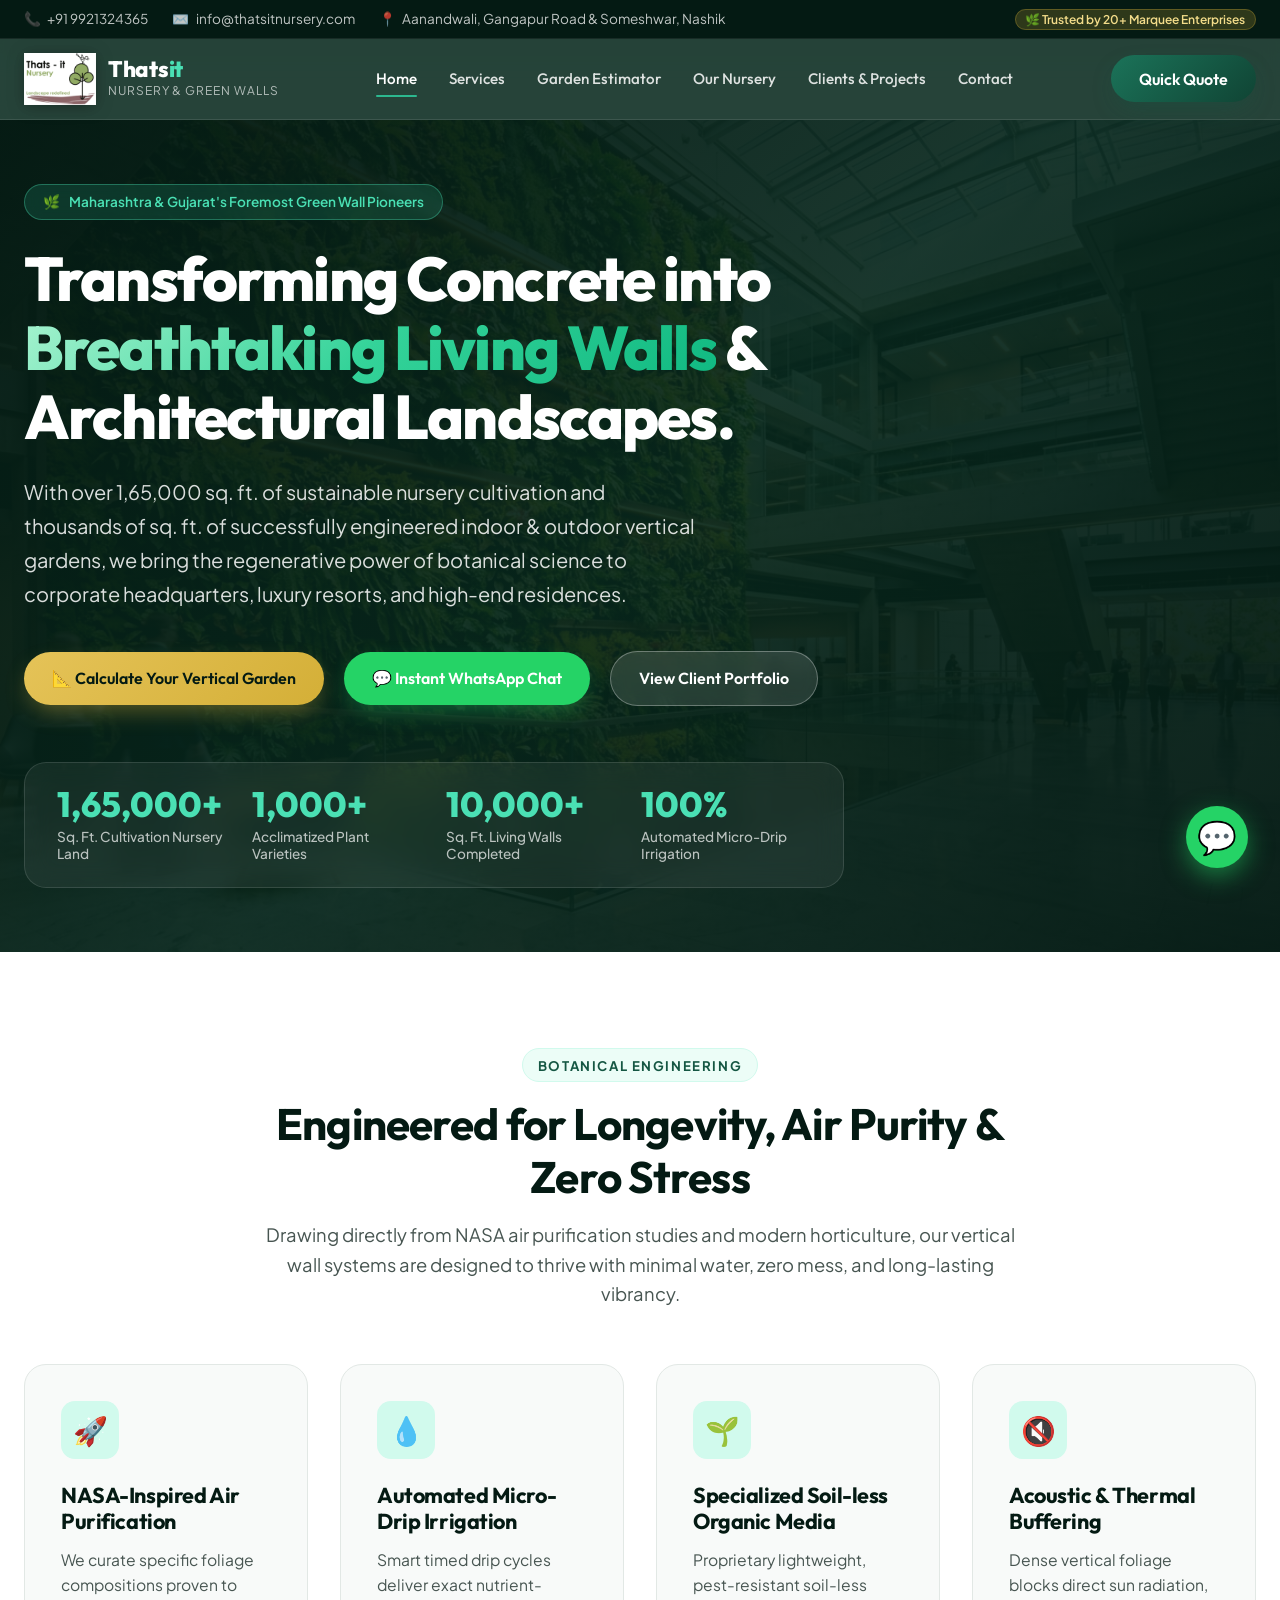
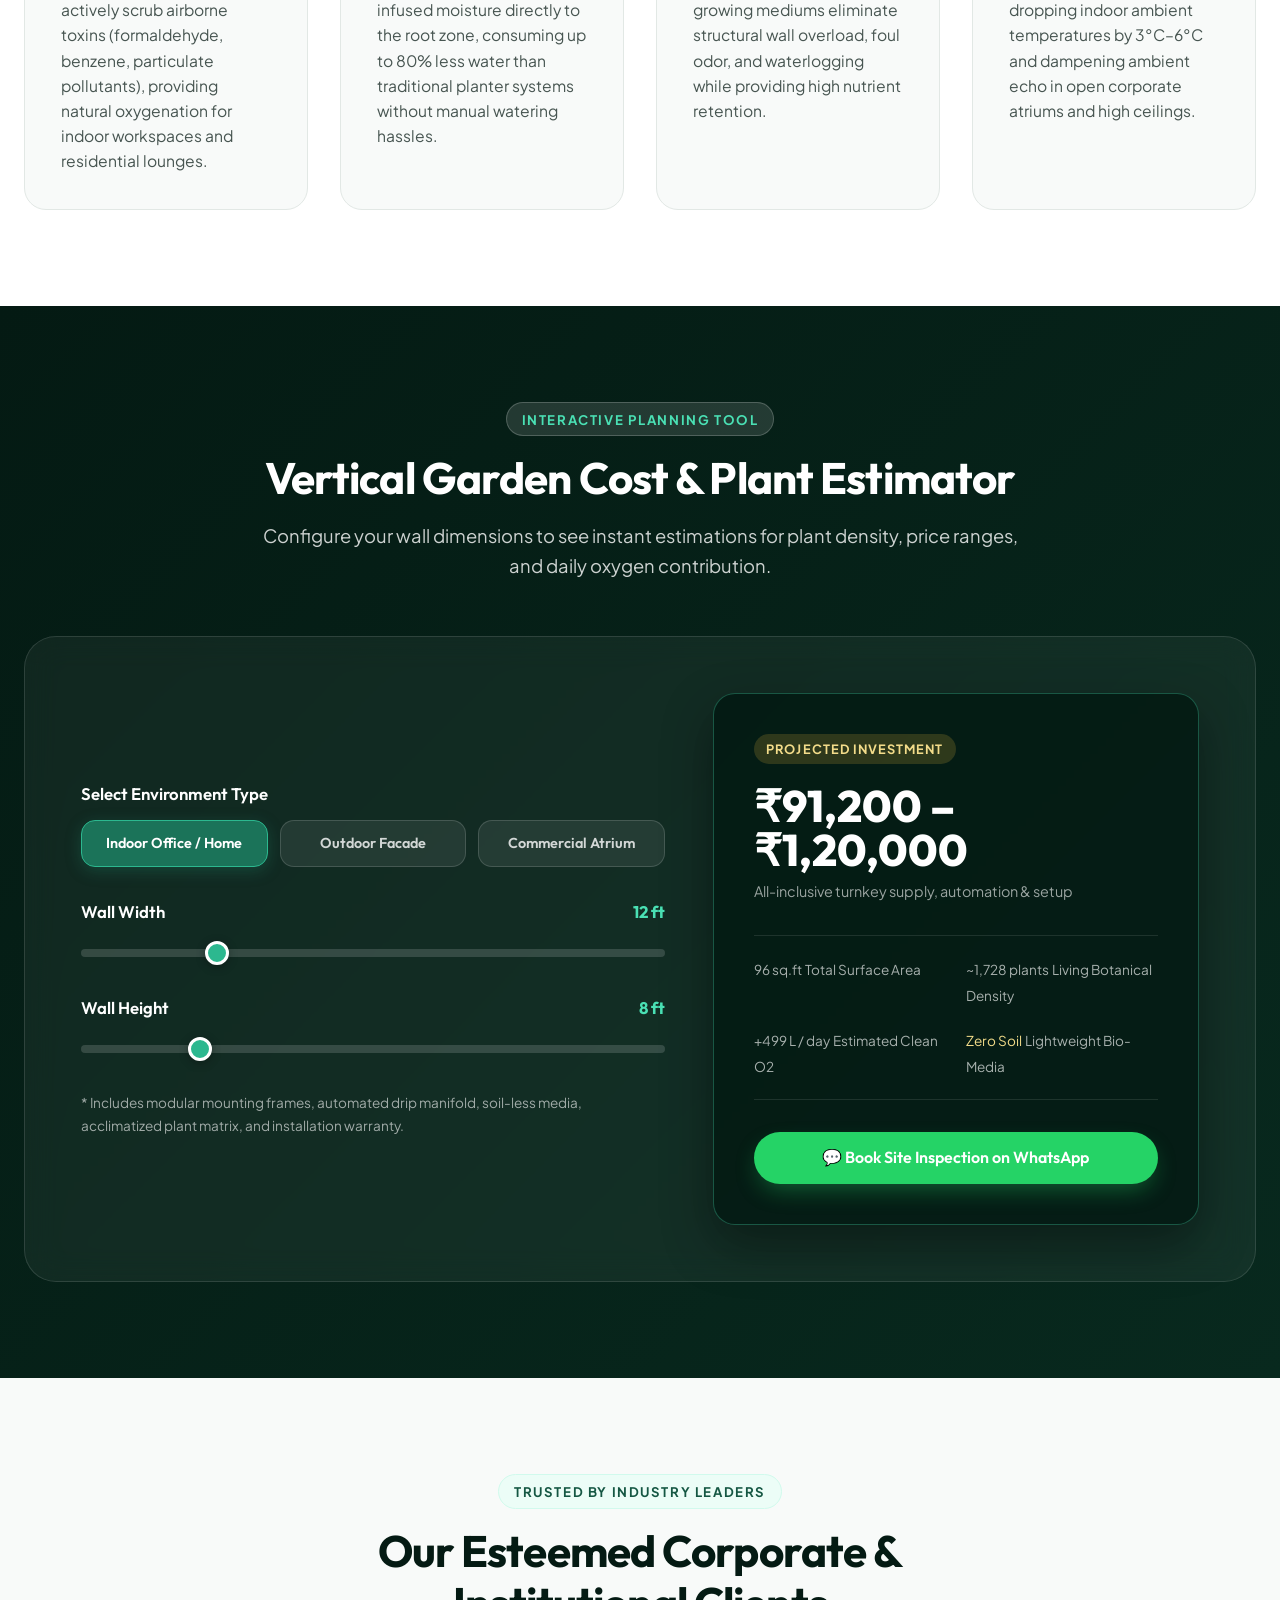
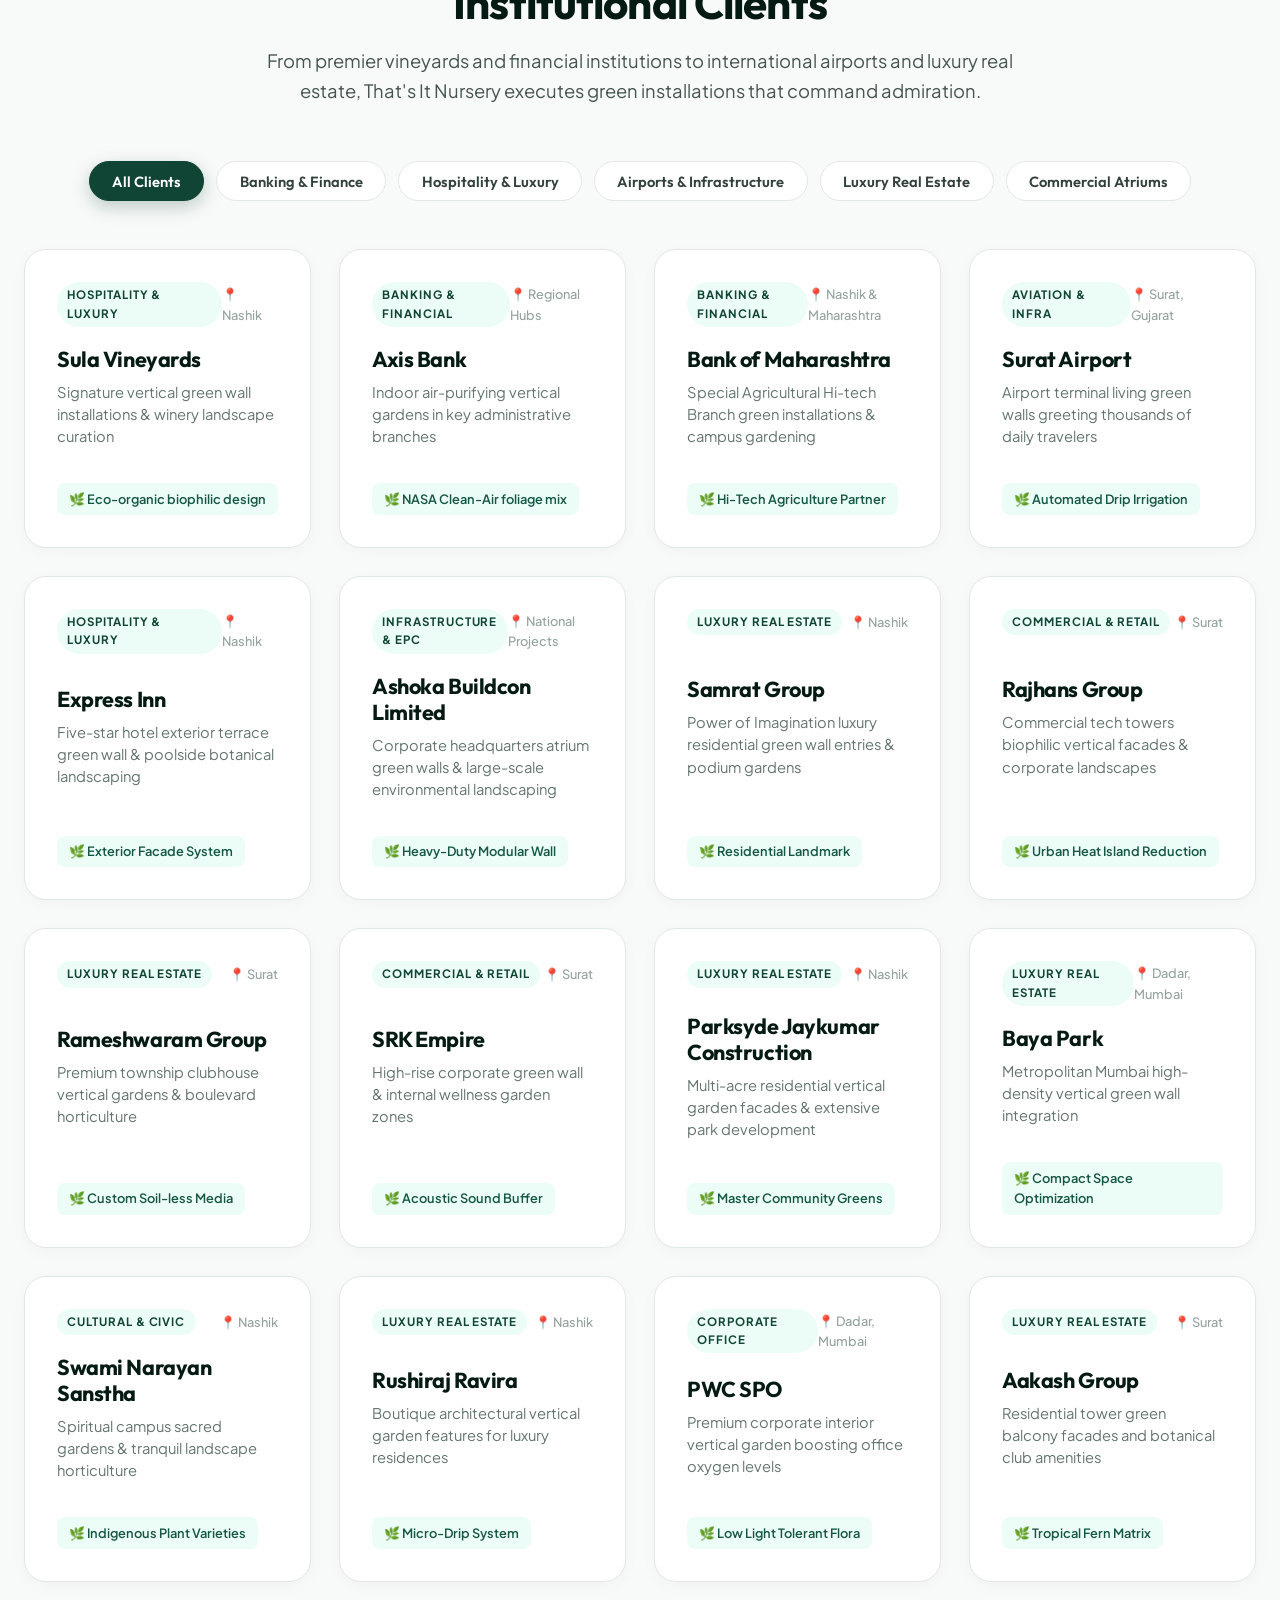
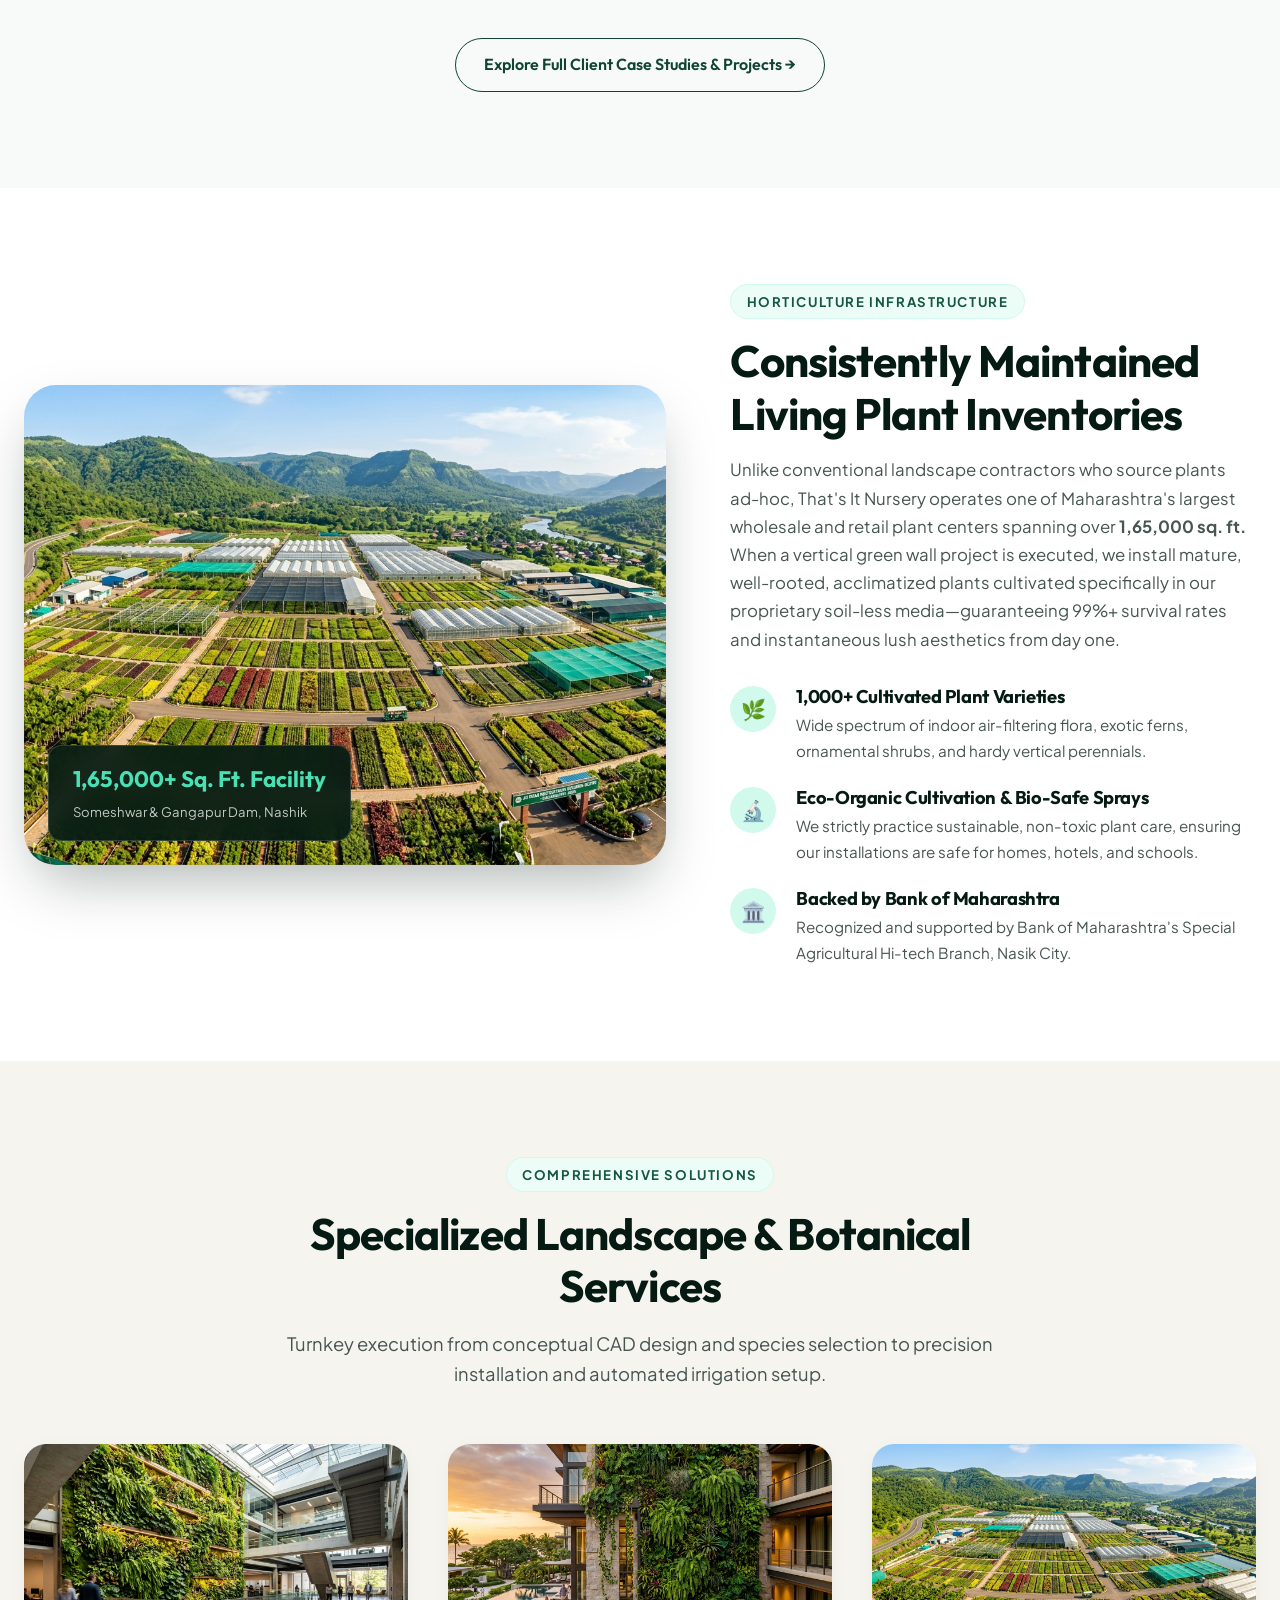
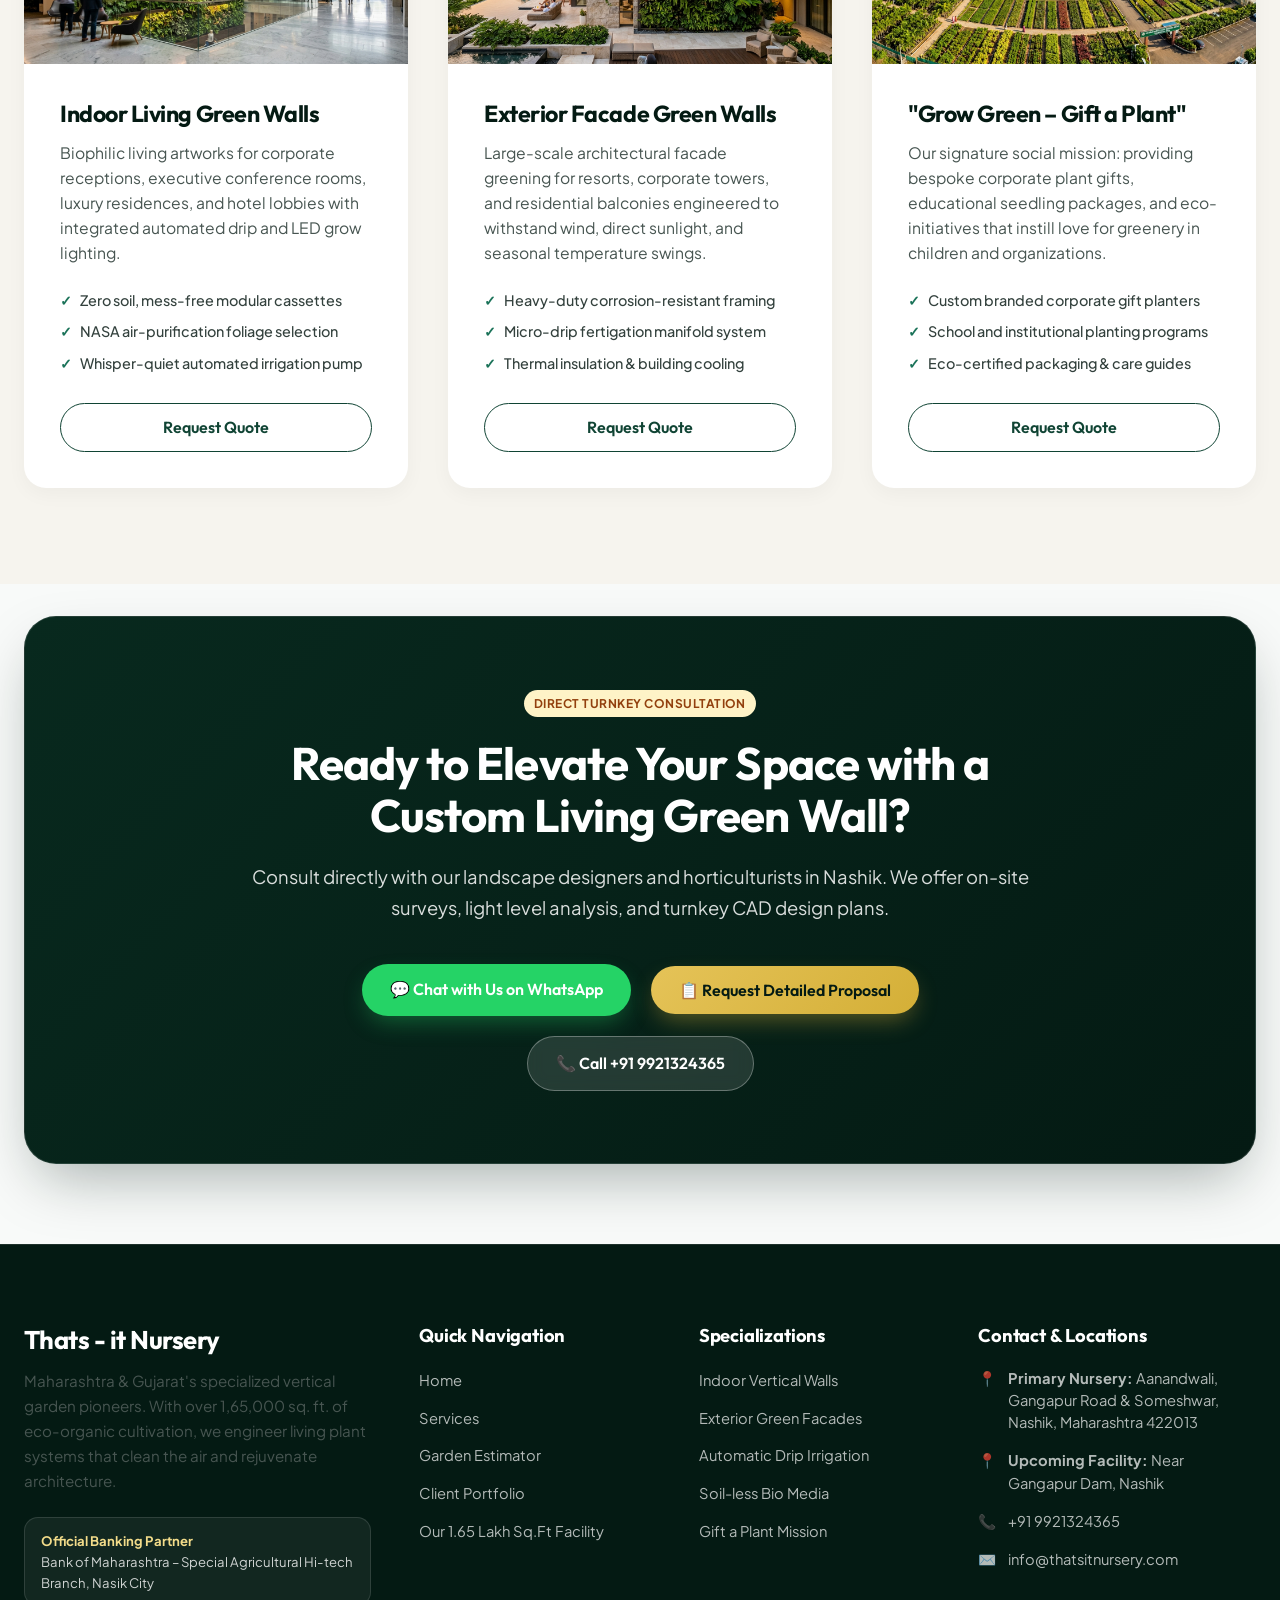
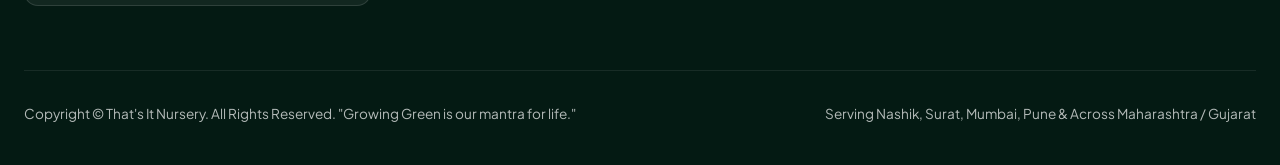
==== index.html @ 74770546 "first commit: That's It Nursery website" ====
<!DOCTYPE html>
<html lang="en">
<head>
  <meta charset="UTF-8">
  <meta name="viewport" content="width=device-width, initial-scale=1.0">
  
  <!-- Primary SEO Meta Tags -->
  <title>That's It Nursery | Living Green Walls, Vertical Gardens & Landscape Architecture Nashik</title>
  <meta name="description" content="That's It Nursery is Maharashtra's premier 1,65,000+ sq. ft. botanical nursery and vertical garden specialist. Trusted by Sula Vineyards, Axis Bank, and Surat Airport for architectural green walls and sustainable landscaping.">
  <meta name="keywords" content="That's It Nursery, Vertical Garden Nashik, Green Wall Maharashtra, Landscape Architect Nashik, Living Wall Installation, Soil-less Media, Plant Nursery Someshwar">
  <meta name="robots" content="index, follow">
  <link rel="canonical" href="https://www.thatsitnursery.com/">

  <!-- Open Graph / Facebook / WhatsApp -->
  <meta property="og:type" content="website">
  <meta property="og:url" content="https://www.thatsitnursery.com/">
  <meta property="og:title" content="That's It Nursery | Living Green Walls & Landscape Architecture">
  <meta property="og:description" content="Pioneering automated vertical gardens and 1,65,000+ sq. ft. botanical horticulture across Maharashtra & Gujarat.">
  <meta property="og:image" content="assets/images/hero_vertical_garden.jpg">

  <!-- Twitter -->
  <meta name="twitter:card" content="summary_large_image">
  <meta name="twitter:title" content="That's It Nursery | Living Green Walls & Landscape Architecture">
  <meta name="twitter:description" content="Pioneering automated vertical gardens and 1,65,000+ sq. ft. botanical horticulture across Maharashtra & Gujarat.">
  <meta name="twitter:image" content="assets/images/hero_vertical_garden.jpg">

  <!-- Favicon -->
  <link rel="icon" type="image/png" href="assets/images/logo.png">

  <!-- Stylesheets -->
  <link rel="stylesheet" href="styles/main.css">
  <link rel="stylesheet" href="styles/components.css">
  <link rel="stylesheet" href="styles/animations.css">

  <!-- Schema.org JSON-LD Structured Data -->
  <script type="application/ld+json">
  {
    "@context": "https://schema.org",
    "@type": "HomeAndConstructionBusiness",
    "name": "That's It Nursery",
    "image": "https://www.thatsitnursery.com/assets/images/hero_vertical_garden.jpg",
    "logo": "https://www.thatsitnursery.com/assets/images/logo.png",
    "@id": "https://www.thatsitnursery.com/#business",
    "url": "https://www.thatsitnursery.com",
    "telephone": "+919921324365",
    "email": "info@thatsitnursery.com",
    "address": {
      "@type": "PostalAddress",
      "streetAddress": "Aanandwali, Gangapur Road",
      "addressLocality": "Nashik",
      "addressRegion": "Maharashtra",
      "postalCode": "422013",
      "addressCountry": "IN"
    },
    "geo": {
      "@type": "GeoCoordinates",
      "latitude": 20.0112,
      "longitude": 73.7431
    },
    "openingHoursSpecification": [
      {
        "@type": "OpeningHoursSpecification",
        "dayOfWeek": ["Monday", "Tuesday", "Wednesday", "Thursday", "Friday", "Saturday", "Sunday"],
        "opens": "08:30",
        "closes": "19:00"
      }
    ],
    "priceRange": "₹₹",
    "serviceArea": {
      "@type": "AdministrativeArea",
      "name": "Maharashtra & Gujarat"
    }
  }
  </script>
</head>
<body>

  <!-- Top Contact Strip -->
  <div class="top-bar">
    <div class="container top-bar-inner">
      <div class="top-bar-links">
        <a href="tel:+919921324365" class="top-bar-item" id="top-phone-link">
          <span>📞</span> +91 9921324365
        </a>
        <a href="mailto:info@thatsitnursery.com" class="top-bar-item" id="top-email-link">
          <span>✉️</span> info@thatsitnursery.com
        </a>
        <span class="top-bar-item">
          <span>📍</span> Aanandwali, Gangapur Road & Someshwar, Nashik
        </span>
      </div>
      <div>
        <span class="top-bar-badge">🌿 Trusted by 20+ Marquee Enterprises</span>
      </div>
    </div>
  </div>

  <!-- Main Navigation Bar -->
  <header class="site-header">
    <div class="container navbar">
      <a href="index.html" class="brand-logo" id="nav-brand-logo" aria-label="That's It Nursery Home">
        <img src="assets/images/logo.png" alt="That's It Nursery Brand Logo" width="185" height="134">
        <div class="brand-text">
          <span class="brand-name">Thats<span>it</span></span>
          <span class="brand-tagline">Nursery & Green Walls</span>
        </div>
      </a>

      <nav class="nav-menu" id="primary-navigation" aria-label="Main Navigation">
        <a href="index.html" class="nav-link active" id="nav-home">Home</a>
        <a href="#services" class="nav-link" id="nav-services">Services</a>
        <a href="#calculator" class="nav-link" id="nav-calculator">Garden Estimator</a>
        <a href="#facility" class="nav-link" id="nav-facility">Our Nursery</a>
        <a href="clients.html" class="nav-link" id="nav-clients">Clients & Projects</a>
        <a href="#contact" class="nav-link" id="nav-contact">Contact</a>
      </nav>

      <div class="nav-cta">
        <button class="btn btn-primary open-quote-modal-btn" id="nav-quote-btn">
          <span>Quick Quote</span>
        </button>
      </div>

      <button class="menu-toggle" id="mobile-menu-toggle" aria-label="Toggle navigation menu" aria-expanded="false">
        ☰
      </button>
    </div>
  </header>

  <main>
    <!-- Hero Section -->
    <section class="hero-section" id="hero">
      <img src="assets/images/hero_vertical_garden.jpg" alt="Architectural Indoor Vertical Green Wall by That's It Nursery" class="hero-backdrop" fetchpriority="high">
      <div class="hero-overlay"></div>
      
      <div class="container">
        <div class="hero-content">
          <div class="hero-tag">
            <span>🌿</span> Maharashtra & Gujarat's Foremost Green Wall Pioneers
          </div>
          
          <h1 class="hero-title">
            Transforming Concrete into <span class="highlight">Breathtaking Living Walls</span> & Architectural Landscapes.
          </h1>
          
          <p class="hero-desc">
            With over 1,65,000 sq. ft. of sustainable nursery cultivation and thousands of sq. ft. of successfully engineered indoor & outdoor vertical gardens, we bring the regenerative power of botanical science to corporate headquarters, luxury resorts, and high-end residences.
          </p>

          <div class="hero-actions">
            <a href="#calculator" class="btn btn-gold" id="hero-calc-cta">
              <span>📐 Calculate Your Vertical Garden</span>
            </a>
            <a href="https://wa.me/919921324365?text=Hello%20Thats%20It%20Nursery,%20I%20would%20like%20to%20consult%20on%20a%20vertical%20garden%20project." target="_blank" rel="noopener noreferrer" class="btn btn-whatsapp" id="hero-whatsapp-cta">
              <span>💬 Instant WhatsApp Chat</span>
            </a>
            <a href="clients.html" class="btn btn-outline-light" id="hero-clients-cta">
              <span>View Client Portfolio</span>
            </a>
          </div>

          <!-- Floating Stats Grid -->
          <div class="hero-stats-grid">
            <div class="hero-stat-item">
              <span class="hero-stat-number">1,65,000+</span>
              <span class="hero-stat-label">Sq. Ft. Cultivation Nursery Land</span>
            </div>
            <div class="hero-stat-item">
              <span class="hero-stat-number">1,000+</span>
              <span class="hero-stat-label">Acclimatized Plant Varieties</span>
            </div>
            <div class="hero-stat-item">
              <span class="hero-stat-number">10,000+</span>
              <span class="hero-stat-label">Sq. Ft. Living Walls Completed</span>
            </div>
            <div class="hero-stat-item">
              <span class="hero-stat-number">100%</span>
              <span class="hero-stat-label">Automated Micro-Drip Irrigation</span>
            </div>
          </div>
        </div>
      </div>
    </section>

    <!-- NASA Clean-Air & Architectural Advantages -->
    <section class="section-spacing pillars-section" id="advantages">
      <div class="container">
        <div class="section-header fade-up-element">
          <span class="section-tag">Botanical Engineering</span>
          <h2 class="section-title">Engineered for Longevity, Air Purity & Zero Stress</h2>
          <p class="section-subtitle">
            Drawing directly from NASA air purification studies and modern horticulture, our vertical wall systems are designed to thrive with minimal water, zero mess, and long-lasting vibrancy.
          </p>
        </div>

        <div class="pillars-grid">
          <div class="pillar-card fade-up-element">
            <div class="pillar-icon">🚀</div>
            <h3 class="pillar-title">NASA-Inspired Air Purification</h3>
            <p class="pillar-text">
              We curate specific foliage compositions proven to actively scrub airborne toxins (formaldehyde, benzene, particulate pollutants), providing natural oxygenation for indoor workspaces and residential lounges.
            </p>
          </div>

          <div class="pillar-card fade-up-element">
            <div class="pillar-icon">💧</div>
            <h3 class="pillar-title">Automated Micro-Drip Irrigation</h3>
            <p class="pillar-text">
              Smart timed drip cycles deliver exact nutrient-infused moisture directly to the root zone, consuming up to 80% less water than traditional planter systems without manual watering hassles.
            </p>
          </div>

          <div class="pillar-card fade-up-element">
            <div class="pillar-icon">🌱</div>
            <h3 class="pillar-title">Specialized Soil-less Organic Media</h3>
            <p class="pillar-text">
              Proprietary lightweight, pest-resistant soil-less growing mediums eliminate structural wall overload, foul odor, and waterlogging while providing high nutrient retention.
            </p>
          </div>

          <div class="pillar-card fade-up-element">
            <div class="pillar-icon">🔇</div>
            <h3 class="pillar-title">Acoustic & Thermal Buffering</h3>
            <p class="pillar-text">
              Dense vertical foliage blocks direct sun radiation, dropping indoor ambient temperatures by 3°C–6°C and dampening ambient echo in open corporate atriums and high ceilings.
            </p>
          </div>
        </div>
      </div>
    </section>

    <!-- Interactive Vertical Garden Estimator -->
    <section class="section-spacing calculator-section" id="calculator">
      <div class="container">
        <div class="section-header fade-up-element" style="color: var(--white);">
          <span class="section-tag" style="background: rgba(255,255,255,0.12); color: var(--emerald-300); border-color: rgba(255,255,255,0.2);">Interactive Planning Tool</span>
          <h2 class="section-title" style="color: var(--white);">Vertical Garden Cost & Plant Estimator</h2>
          <p class="section-subtitle" style="color: rgba(255,255,255,0.8);">
            Configure your wall dimensions to see instant estimations for plant density, price ranges, and daily oxygen contribution.
          </p>
        </div>

        <div class="calc-container fade-up-element">
          <!-- Controls -->
          <div class="calc-controls">
            <div class="calc-form-group">
              <label class="calc-label">
                <span>Select Environment Type</span>
              </label>
              <div class="calc-type-selector">
                <button type="button" class="calc-type-btn active" data-type="Indoor Living / Office" data-min-rate="950" data-max-rate="1250" data-density="18">Indoor Office / Home</button>
                <button type="button" class="calc-type-btn" data-type="Outdoor Facade / Terrace" data-min-rate="1100" data-max-rate="1450" data-density="20">Outdoor Facade</button>
                <button type="button" class="calc-type-btn" data-type="Commercial Atrium" data-min-rate="1050" data-max-rate="1350" data-density="19">Commercial Atrium</button>
              </div>
            </div>

            <div class="calc-form-group">
              <div class="calc-label">
                <span>Wall Width</span>
                <span class="calc-label-val" id="calc-width-val">12 ft</span>
              </div>
              <input type="range" min="4" max="40" value="12" step="1" class="calc-slider" id="calc-width">
            </div>

            <div class="calc-form-group">
              <div class="calc-label">
                <span>Wall Height</span>
                <span class="calc-label-val" id="calc-height-val">8 ft</span>
              </div>
              <input type="range" min="4" max="25" value="8" step="1" class="calc-slider" id="calc-height">
            </div>

            <p style="font-size: 0.85rem; color: rgba(255,255,255,0.6); margin-top: 1rem;">
              * Includes modular mounting frames, automated drip manifold, soil-less media, acclimatized plant matrix, and installation warranty.
            </p>
          </div>

          <!-- Dynamic Output Card -->
          <div class="calc-result-card">
            <span class="calc-result-badge">Projected Investment</span>
            <div class="calc-result-price" id="calc-price-range">₹91,200 – ₹1,20,000</div>
            <div class="calc-result-sub">All-inclusive turnkey supply, automation & setup</div>

            <div class="calc-metrics-row">
              <div class="calc-metric-item">
                <span id="calc-area-val">96 sq.ft</span>
                <span>Total Surface Area</span>
              </div>
              <div class="calc-metric-item">
                <span id="calc-plants-val">~1,728 plants</span>
                <span>Living Botanical Density</span>
              </div>
              <div class="calc-metric-item">
                <span id="calc-oxygen-val">+499 L / day</span>
                <span>Estimated Clean O2</span>
              </div>
              <div class="calc-metric-item">
                <span style="color: var(--gold-300);">Zero Soil</span>
                <span>Lightweight Bio-Media</span>
              </div>
            </div>

            <a href="#" class="btn btn-whatsapp" id="calc-whatsapp-cta" target="_blank" rel="noopener noreferrer" style="width: 100%;">
              <span>💬 Book Site Inspection on WhatsApp</span>
            </a>
          </div>
        </div>
      </div>
    </section>

    <!-- Marquee Clients Showcase -->
    <section class="section-spacing clients-section" id="clients">
      <div class="container">
        <div class="section-header fade-up-element">
          <span class="section-tag">Trusted By Industry Leaders</span>
          <h2 class="section-title">Our Esteemed Corporate & Institutional Clients</h2>
          <p class="section-subtitle">
            From premier vineyards and financial institutions to international airports and luxury real estate, That's It Nursery executes green installations that command admiration.
          </p>
        </div>

        <!-- Filter Bar -->
        <div class="client-filter-bar fade-up-element">
          <button class="filter-btn active" data-filter="all">All Clients</button>
          <button class="filter-btn" data-filter="banking">Banking & Finance</button>
          <button class="filter-btn" data-filter="hospitality">Hospitality & Luxury</button>
          <button class="filter-btn" data-filter="infrastructure">Airports & Infrastructure</button>
          <button class="filter-btn" data-filter="real-estate">Luxury Real Estate</button>
          <button class="filter-btn" data-filter="commercial">Commercial Atriums</button>
        </div>

        <!-- Dynamic Grid -->
        <div class="clients-grid" id="clients-grid-container">
          <!-- Populated by js/clients.js -->
        </div>

        <div style="text-align: center; margin-top: 3.5rem;" class="fade-up-element">
          <a href="clients.html" class="btn btn-outline-dark">
            <span>Explore Full Client Case Studies & Projects →</span>
          </a>
        </div>
      </div>
    </section>

    <!-- Sprawling Nursery Infrastructure Section -->
    <section class="section-spacing facility-section" id="facility">
      <div class="container">
        <div class="facility-layout">
          <div class="facility-image-wrap fade-up-element">
            <img src="assets/images/nursery_panoramic.jpg" alt="Aerial view of That's It Nursery 1,65,000 sq ft facility in Nashik near Gangapur dam" loading="lazy">
            <div class="facility-badge-float">
              <strong>1,65,000+ Sq. Ft. Facility</strong>
              <span>Someshwar & Gangapur Dam, Nashik</span>
            </div>
          </div>

          <div class="facility-content fade-up-element">
            <span class="section-tag">Horticulture Infrastructure</span>
            <h2 class="section-title">Consistently Maintained Living Plant Inventories</h2>
            <p>
              Unlike conventional landscape contractors who source plants ad-hoc, That's It Nursery operates one of Maharashtra's largest wholesale and retail plant centers spanning over <strong>1,65,000 sq. ft.</strong>
            </p>
            <p>
              When a vertical green wall project is executed, we install mature, well-rooted, acclimatized plants cultivated specifically in our proprietary soil-less media—guaranteeing 99%+ survival rates and instantaneous lush aesthetics from day one.
            </p>

            <div class="facility-feature-list">
              <div class="facility-feature-item">
                <div class="facility-icon-circle">🌿</div>
                <div>
                  <h3 class="facility-feature-title">1,000+ Cultivated Plant Varieties</h3>
                  <p class="facility-feature-text">Wide spectrum of indoor air-filtering flora, exotic ferns, ornamental shrubs, and hardy vertical perennials.</p>
                </div>
              </div>

              <div class="facility-feature-item">
                <div class="facility-icon-circle">🔬</div>
                <div>
                  <h3 class="facility-feature-title">Eco-Organic Cultivation & Bio-Safe Sprays</h3>
                  <p class="facility-feature-text">We strictly practice sustainable, non-toxic plant care, ensuring our installations are safe for homes, hotels, and schools.</p>
                </div>
              </div>

              <div class="facility-feature-item">
                <div class="facility-icon-circle">🏛️</div>
                <div>
                  <h3 class="facility-feature-title">Backed by Bank of Maharashtra</h3>
                  <p class="facility-feature-text">Recognized and supported by Bank of Maharashtra's Special Agricultural Hi-tech Branch, Nasik City.</p>
                </div>
              </div>
            </div>
          </div>
        </div>
      </div>
    </section>

    <!-- Services Grid -->
    <section class="section-spacing services-section" id="services">
      <div class="container">
        <div class="section-header fade-up-element">
          <span class="section-tag">Comprehensive Solutions</span>
          <h2 class="section-title">Specialized Landscape & Botanical Services</h2>
          <p class="section-subtitle">
            Turnkey execution from conceptual CAD design and species selection to precision installation and automated irrigation setup.
          </p>
        </div>

        <div class="services-grid">
          <!-- Service 1 -->
          <div class="service-card fade-up-element">
            <div class="service-card-media">
              <img src="assets/images/hero_vertical_garden.jpg" alt="Indoor Vertical Gardens" loading="lazy">
            </div>
            <div class="service-card-body">
              <div>
                <h3 class="service-title">Indoor Living Green Walls</h3>
                <p class="service-desc">
                  Biophilic living artworks for corporate receptions, executive conference rooms, luxury residences, and hotel lobbies with integrated automated drip and LED grow lighting.
                </p>
                <ul class="service-features-list">
                  <li>Zero soil, mess-free modular cassettes</li>
                  <li>NASA air-purification foliage selection</li>
                  <li>Whisper-quiet automated irrigation pump</li>
                </ul>
              </div>
              <button class="btn btn-outline-dark open-quote-modal-btn" style="width: 100%;">
                Request Quote
              </button>
            </div>
          </div>

          <!-- Service 2 -->
          <div class="service-card fade-up-element">
            <div class="service-card-media">
              <img src="assets/images/exterior_green_wall.jpg" alt="Outdoor Architectural Facades" loading="lazy">
            </div>
            <div class="service-card-body">
              <div>
                <h3 class="service-title">Exterior Facade Green Walls</h3>
                <p class="service-desc">
                  Large-scale architectural facade greening for resorts, corporate towers, and residential balconies engineered to withstand wind, direct sunlight, and seasonal temperature swings.
                </p>
                <ul class="service-features-list">
                  <li>Heavy-duty corrosion-resistant framing</li>
                  <li>Micro-drip fertigation manifold system</li>
                  <li>Thermal insulation & building cooling</li>
                </ul>
              </div>
              <button class="btn btn-outline-dark open-quote-modal-btn" style="width: 100%;">
                Request Quote
              </button>
            </div>
          </div>

          <!-- Service 3 -->
          <div class="service-card fade-up-element">
            <div class="service-card-media">
              <img src="assets/images/nursery_panoramic.jpg" alt="Grow Green Gift Green Gift a Plant" loading="lazy">
            </div>
            <div class="service-card-body">
              <div>
                <h3 class="service-title">"Grow Green – Gift a Plant"</h3>
                <p class="service-desc">
                  Our signature social mission: providing bespoke corporate plant gifts, educational seedling packages, and eco-initiatives that instill love for greenery in children and organizations.
                </p>
                <ul class="service-features-list">
                  <li>Custom branded corporate gift planters</li>
                  <li>School and institutional planting programs</li>
                  <li>Eco-certified packaging & care guides</li>
                </ul>
              </div>
              <button class="btn btn-outline-dark open-quote-modal-btn" style="width: 100%;">
                Request Quote
              </button>
            </div>
          </div>
        </div>
      </div>
    </section>

    <!-- Direct Conversion CTA Banner -->
    <section class="container" style="margin-top: 2rem; margin-bottom: 5rem;">
      <div class="cta-banner fade-up-element">
        <div class="cta-banner-content">
          <span class="badge badge-gold" style="margin-bottom: 1.25rem;">Direct Turnkey Consultation</span>
          <h2 class="cta-banner-title">Ready to Elevate Your Space with a Custom Living Green Wall?</h2>
          <p class="cta-banner-text">
            Consult directly with our landscape designers and horticulturists in Nashik. We offer on-site surveys, light level analysis, and turnkey CAD design plans.
          </p>
          <div class="cta-banner-actions">
            <a href="https://wa.me/919921324365?text=Hello%20Thats%20It%20Nursery,%20I%20would%20like%20to%20schedule%20an%20on-site%20consultation%20for%20my%20property." target="_blank" rel="noopener noreferrer" class="btn btn-whatsapp">
              <span>💬 Chat with Us on WhatsApp</span>
            </a>
            <button class="btn btn-gold open-quote-modal-btn">
              <span>📋 Request Detailed Proposal</span>
            </button>
            <a href="tel:+919921324365" class="btn btn-outline-light">
              <span>📞 Call +91 9921324365</span>
            </a>
          </div>
        </div>
      </div>
    </section>

    <!-- Quick Quote Modal Dialog -->
    <div class="modal-overlay" id="quote-modal" role="dialog" aria-modal="true" aria-labelledby="modal-title">
      <div class="modal-card">
        <button class="modal-close-btn close-quote-modal-btn" aria-label="Close dialog">✕</button>
        <h3 class="modal-title" id="modal-title">Request a Custom Proposal</h3>
        <p class="modal-subtitle">Share your dimensions or project requirements to connect directly with our horticulture team.</p>

        <form id="quick-quote-form">
          <div class="form-group">
            <label for="quote-name" class="form-label">Full Name *</label>
            <input type="text" id="quote-name" class="form-input" placeholder="e.g. Rahul Sharma" required>
          </div>

          <div class="form-group">
            <label for="quote-phone" class="form-label">Phone / WhatsApp Number *</label>
            <input type="tel" id="quote-phone" class="form-input" placeholder="e.g. +91 9876543210" required>
          </div>

          <div class="form-group">
            <label for="quote-service" class="form-label">Service Required *</label>
            <select id="quote-service" class="form-select" required>
              <option value="Indoor Vertical Green Wall">Indoor Living Green Wall</option>
              <option value="Outdoor Facade Green Wall">Outdoor Facade Green Wall</option>
              <option value="Landscape Architecture & Garden Design">Landscape Master Planning</option>
              <option value="Corporate Plant Gifting">"Gift a Plant" Corporate Program</option>
              <option value="Wholesale Plant Supply">Wholesale Nursery Supply</option>
            </select>
          </div>

          <div class="form-group">
            <label for="quote-dimensions" class="form-label">Approximate Dimensions (Width × Height or Sq.Ft.)</label>
            <input type="text" id="quote-dimensions" class="form-input" placeholder="e.g. 15 ft width x 10 ft height (~150 sq.ft)">
          </div>

          <div class="form-group">
            <label for="quote-notes" class="form-label">Project Details / City Location</label>
            <textarea id="quote-notes" class="form-textarea" rows="3" placeholder="Describe the site (Nashik, Surat, Mumbai, etc.)"></textarea>
          </div>

          <button type="submit" class="btn btn-whatsapp" style="width: 100%; margin-top: 1rem;">
            <span>💬 Send Inquiry via WhatsApp</span>
          </button>
        </form>
      </div>
    </div>
  </main>

  <!-- Floating WhatsApp Action Button -->
  <a href="https://wa.me/919921324365?text=Hello%20Thats%20It%20Nursery,%20I%20am%20interested%20in%20your%20vertical%20gardens%20and%20nursery%20services." target="_blank" rel="noopener noreferrer" class="floating-whatsapp pulse-animation" aria-label="Chat on WhatsApp">
    💬
  </a>

  <!-- Site Footer -->
  <footer class="site-footer" id="contact">
    <div class="container">
      <div class="footer-grid">
        <!-- Brand Summary -->
        <div>
          <h3 class="footer-brand-title">Thats - it Nursery</h3>
          <p class="footer-text">
            Maharashtra & Gujarat's specialized vertical garden pioneers. With over 1,65,000 sq. ft. of eco-organic cultivation, we engineer living plant systems that clean the air and rejuvenate architecture.
          </p>
          <div class="footer-banker-badge">
            <strong>Official Banking Partner</strong>
            Bank of Maharashtra – Special Agricultural Hi-tech Branch, Nasik City
          </div>
        </div>

        <!-- Quick Links -->
        <div>
          <h4 class="footer-heading">Quick Navigation</h4>
          <ul class="footer-links-list">
            <li><a href="index.html">Home</a></li>
            <li><a href="#services">Services</a></li>
            <li><a href="#calculator">Garden Estimator</a></li>
            <li><a href="clients.html">Client Portfolio</a></li>
            <li><a href="#facility">Our 1.65 Lakh Sq.Ft Facility</a></li>
          </ul>
        </div>

        <!-- Solutions -->
        <div>
          <h4 class="footer-heading">Specializations</h4>
          <ul class="footer-links-list">
            <li><a href="#services">Indoor Vertical Walls</a></li>
            <li><a href="#services">Exterior Green Facades</a></li>
            <li><a href="#services">Automatic Drip Irrigation</a></li>
            <li><a href="#services">Soil-less Bio Media</a></li>
            <li><a href="#services">Gift a Plant Mission</a></li>
          </ul>
        </div>

        <!-- Contact & Locations -->
        <div>
          <h4 class="footer-heading">Contact & Locations</h4>
          <div class="footer-contact-list">
            <div class="footer-contact-item">
              <span>📍</span>
              <span><strong>Primary Nursery:</strong> Aanandwali, Gangapur Road & Someshwar, Nashik, Maharashtra 422013</span>
            </div>
            <div class="footer-contact-item">
              <span>📍</span>
              <span><strong>Upcoming Facility:</strong> Near Gangapur Dam, Nashik</span>
            </div>
            <div class="footer-contact-item">
              <span>📞</span>
              <span><a href="tel:+919921324365">+91 9921324365</a></span>
            </div>
            <div class="footer-contact-item">
              <span>✉️</span>
              <span><a href="mailto:info@thatsitnursery.com">info@thatsitnursery.com</a></span>
            </div>
          </div>
        </div>
      </div>

      <div class="footer-bottom">
        <div>
          Copyright © That's It Nursery. All Rights Reserved. "Growing Green is our mantra for life."
        </div>
        <div>
          Serving Nashik, Surat, Mumbai, Pune & Across Maharashtra / Gujarat
        </div>
      </div>
    </div>
  </footer>

  <!-- Scripts -->
  <script src="js/app.js"></script>
  <script src="js/calculator.js"></script>
  <script src="js/clients.js"></script>
  <script src="js/quote-modal.js"></script>
</body>
</html>
---- styles/main.css ----
/* ==========================================================================
   THAT'S IT NURSERY - CORE DESIGN SYSTEM & TOKENS
   ========================================================================== */

@import url('https://fonts.googleapis.com/css2?family=Outfit:wght@400;500;600;700;800&family=Plus+Jakarta+Sans:wght@300;400;500;600;700&display=swap');

:root {
  /* Botanical Luxury Color System */
  --emerald-950: #041a13;
  --emerald-900: #08291e;
  --emerald-850: #0c3629;
  --emerald-800: #104434;
  --emerald-700: #155743;
  --emerald-600: #1b7359;
  --emerald-500: #229372;
  --emerald-400: #2cb88f;
  --emerald-300: #4ae0b4;
  --emerald-100: #d1faed;
  --emerald-50:  #ecfdf7;

  /* Earth & Gold Accents */
  --gold-500: #d4af37;
  --gold-400: #e5c358;
  --gold-300: #f3dc8a;
  --earth-warm: #f6f4ee;
  --earth-sand: #ece7db;

  /* Neutrals */
  --white: #ffffff;
  --gray-50: #f8faf9;
  --gray-100: #f0f4f2;
  --gray-200: #e2e8e5;
  --gray-300: #cbd5d1;
  --gray-400: #94a39d;
  --gray-500: #64746f;
  --gray-600: #475551;
  --gray-700: #33413d;
  --gray-800: #1e2926;
  --gray-900: #0f1715;

  /* Glassmorphism Surface Tokens */
  --glass-bg: rgba(8, 41, 30, 0.75);
  --glass-bg-card: rgba(255, 255, 255, 0.85);
  --glass-border: rgba(255, 255, 255, 0.15);
  --glass-shadow: 0 20px 40px -15px rgba(4, 26, 19, 0.25);
  --glass-shadow-lg: 0 25px 60px -15px rgba(4, 26, 19, 0.35);

  /* Typography */
  --font-heading: 'Outfit', -apple-system, BlinkMacSystemFont, 'Segoe UI', Roboto, sans-serif;
  --font-body: 'Plus Jakarta Sans', -apple-system, BlinkMacSystemFont, 'Segoe UI', Roboto, sans-serif;

  /* Layout & Spacing */
  --container-max: 1280px;
  --radius-sm: 8px;
  --radius-md: 14px;
  --radius-lg: 22px;
  --radius-xl: 32px;
  --radius-full: 9999px;

  /* Transitions */
  --transition-fast: 0.18s cubic-bezier(0.16, 1, 0.3, 1);
  --transition-base: 0.28s cubic-bezier(0.16, 1, 0.3, 1);
  --transition-smooth: 0.45s cubic-bezier(0.16, 1, 0.3, 1);
}

/* Base Reset */
*, *::before, *::after {
  box-sizing: border-box;
  margin: 0;
  padding: 0;
}

html {
  scroll-behavior: smooth;
  font-size: 16px;
  -webkit-font-smoothing: antialiased;
  -moz-osx-font-smoothing: grayscale;
}

body {
  font-family: var(--font-body);
  background-color: var(--gray-50);
  color: var(--gray-800);
  line-height: 1.6;
  overflow-x: hidden;
}

/* Typography Defaults */
h1, h2, h3, h4, h5, h6 {
  font-family: var(--font-heading);
  color: var(--emerald-950);
  line-height: 1.2;
  letter-spacing: -0.02em;
  font-weight: 700;
}

p {
  color: var(--gray-600);
  font-size: 1.05rem;
  line-height: 1.68;
}

a {
  color: inherit;
  text-decoration: none;
  transition: color var(--transition-fast);
}

img {
  max-width: 100%;
  height: auto;
  display: block;
}

ul {
  list-style: none;
}

/* Container & Grid Utilities */
.container {
  width: 100%;
  max-width: var(--container-max);
  margin-left: auto;
  margin-right: auto;
  padding-left: 1.5rem;
  padding-right: 1.5rem;
}

.section-spacing {
  padding-top: 6rem;
  padding-bottom: 6rem;
}

@media (max-width: 768px) {
  .section-spacing {
    padding-top: 4rem;
    padding-bottom: 4rem;
  }
}

/* Section Header Utility */
.section-header {
  text-align: center;
  max-width: 760px;
  margin-left: auto;
  margin-right: auto;
  margin-bottom: 3.5rem;
}

.section-tag {
  display: inline-flex;
  align-items: center;
  gap: 0.5rem;
  font-size: 0.825rem;
  font-weight: 700;
  text-transform: uppercase;
  letter-spacing: 0.12em;
  padding: 0.35rem 0.95rem;
  border-radius: var(--radius-full);
  background-color: var(--emerald-50);
  color: var(--emerald-700);
  border: 1px solid var(--emerald-100);
  margin-bottom: 1rem;
}

.section-title {
  font-size: 2.75rem;
  margin-bottom: 1rem;
  color: var(--emerald-950);
}

.section-subtitle {
  font-size: 1.15rem;
  color: var(--gray-600);
  line-height: 1.6;
}

@media (max-width: 768px) {
  .section-title {
    font-size: 2rem;
  }
  .section-subtitle {
    font-size: 1rem;
  }
}

/* Button System */
.btn {
  display: inline-flex;
  align-items: center;
  justify-content: center;
  gap: 0.6rem;
  font-family: var(--font-heading);
  font-weight: 600;
  font-size: 1rem;
  padding: 0.85rem 1.75rem;
  border-radius: var(--radius-full);
  cursor: pointer;
  border: none;
  transition: all var(--transition-fast);
  white-space: nowrap;
}

.btn-primary {
  background: linear-gradient(135deg, var(--emerald-600) 0%, var(--emerald-800) 100%);
  color: var(--white);
  box-shadow: 0 10px 24px -6px rgba(21, 87, 67, 0.45);
}

.btn-primary:hover {
  transform: translateY(-2px);
  box-shadow: 0 14px 28px -6px rgba(21, 87, 67, 0.6);
  background: linear-gradient(135deg, var(--emerald-500) 0%, var(--emerald-700) 100%);
}

.btn-gold {
  background: linear-gradient(135deg, var(--gold-400) 0%, var(--gold-500) 100%);
  color: var(--emerald-950);
  box-shadow: 0 10px 24px -6px rgba(212, 175, 55, 0.45);
}

.btn-gold:hover {
  transform: translateY(-2px);
  box-shadow: 0 14px 30px -6px rgba(212, 175, 55, 0.65);
}

.btn-outline-light {
  background: rgba(255, 255, 255, 0.12);
  color: var(--white);
  border: 1px solid rgba(255, 255, 255, 0.3);
  backdrop-filter: blur(8px);
}

.btn-outline-light:hover {
  background: rgba(255, 255, 255, 0.25);
  border-color: var(--white);
  transform: translateY(-2px);
}

.btn-outline-dark {
  background: transparent;
  color: var(--emerald-800);
  border: 1.5px solid var(--emerald-800);
}

.btn-outline-dark:hover {
  background: var(--emerald-50);
  transform: translateY(-2px);
}

.btn-whatsapp {
  background: #25d366;
  color: var(--white);
  box-shadow: 0 10px 24px -6px rgba(37, 211, 102, 0.4);
}

.btn-whatsapp:hover {
  background: #20ba5a;
  transform: translateY(-2px);
  box-shadow: 0 14px 28px -6px rgba(37, 211, 102, 0.6);
}

/* Badge Utilities */
.badge {
  display: inline-flex;
  align-items: center;
  padding: 0.25rem 0.65rem;
  border-radius: var(--radius-full);
  font-size: 0.75rem;
  font-weight: 700;
  letter-spacing: 0.04em;
  text-transform: uppercase;
}

.badge-emerald {
  background-color: var(--emerald-100);
  color: var(--emerald-800);
}

.badge-gold {
  background-color: #fef3c7;
  color: #92400e;
}
---- styles/components.css ----
/* ==========================================================================
   THAT'S IT NURSERY - COMPONENT STYLES
   ========================================================================== */

/* Top Information Strip */
.top-bar {
  background-color: var(--emerald-950);
  color: rgba(255, 255, 255, 0.75);
  font-size: 0.85rem;
  padding: 0.5rem 0;
  border-bottom: 1px solid rgba(255, 255, 255, 0.08);
}

.top-bar-inner {
  display: flex;
  justify-content: space-between;
  align-items: center;
  flex-wrap: wrap;
  gap: 1rem;
}

.top-bar-links {
  display: flex;
  align-items: center;
  gap: 1.5rem;
}

.top-bar-item {
  display: inline-flex;
  align-items: center;
  gap: 0.4rem;
  transition: color var(--transition-fast);
}

.top-bar-item:hover {
  color: var(--emerald-300);
}

.top-bar-badge {
  background: rgba(212, 175, 55, 0.2);
  color: var(--gold-300);
  padding: 0.15rem 0.6rem;
  border-radius: var(--radius-full);
  font-size: 0.75rem;
  font-weight: 600;
  border: 1px solid rgba(212, 175, 55, 0.3);
}

@media (max-width: 768px) {
  .top-bar {
    display: none;
  }
}

/* Glassmorphic Navbar */
.site-header {
  position: sticky;
  top: 0;
  z-index: 1000;
  background: rgba(8, 41, 30, 0.88);
  backdrop-filter: blur(16px);
  -webkit-backdrop-filter: blur(16px);
  border-bottom: 1px solid rgba(255, 255, 255, 0.1);
  transition: all var(--transition-base);
}

.site-header.scrolled {
  background: rgba(4, 26, 19, 0.96);
  box-shadow: 0 10px 30px rgba(0, 0, 0, 0.3);
}

.navbar {
  display: flex;
  align-items: center;
  justify-content: space-between;
  height: 80px;
}

.brand-logo {
  display: flex;
  align-items: center;
  gap: 0.75rem;
}

.brand-logo img {
  height: 52px;
  width: auto;
  object-fit: contain;
  filter: drop-shadow(0 2px 8px rgba(0,0,0,0.3));
}

.brand-text {
  display: flex;
  flex-direction: column;
}

.brand-name {
  font-family: var(--font-heading);
  font-size: 1.4rem;
  font-weight: 800;
  color: var(--white);
  letter-spacing: -0.01em;
  line-height: 1.1;
}

.brand-name span {
  color: var(--emerald-300);
}

.brand-tagline {
  font-size: 0.75rem;
  color: rgba(255, 255, 255, 0.65);
  letter-spacing: 0.08em;
  text-transform: uppercase;
}

.nav-menu {
  display: flex;
  align-items: center;
  gap: 2rem;
}

.nav-link {
  font-family: var(--font-heading);
  font-weight: 500;
  font-size: 0.95rem;
  color: rgba(255, 255, 255, 0.85);
  position: relative;
  padding: 0.4rem 0;
  transition: color var(--transition-fast);
}

.nav-link::after {
  content: '';
  position: absolute;
  bottom: 0;
  left: 0;
  width: 0;
  height: 2px;
  background: var(--emerald-400);
  transition: width var(--transition-fast);
  border-radius: var(--radius-full);
}

.nav-link:hover,
.nav-link.active {
  color: var(--white);
}

.nav-link:hover::after,
.nav-link.active::after {
  width: 100%;
}

.nav-cta {
  display: flex;
  align-items: center;
  gap: 0.75rem;
}

.menu-toggle {
  display: none;
  background: none;
  border: none;
  color: var(--white);
  font-size: 1.6rem;
  cursor: pointer;
  padding: 0.4rem;
}

@media (max-width: 992px) {
  .nav-menu {
    position: fixed;
    top: 80px;
    left: 0;
    width: 100%;
    background: rgba(4, 26, 19, 0.98);
    backdrop-filter: blur(20px);
    flex-direction: column;
    align-items: flex-start;
    padding: 2rem;
    gap: 1.5rem;
    border-bottom: 1px solid rgba(255, 255, 255, 0.1);
    transform: translateY(-120%);
    transition: transform var(--transition-smooth);
  }

  .nav-menu.open {
    transform: translateY(0);
  }

  .menu-toggle {
    display: block;
  }

  .nav-cta {
    display: none;
  }
}

/* ==========================================================================
   HERO SECTION
   ========================================================================== */
.hero-section {
  position: relative;
  min-height: 90vh;
  display: flex;
  align-items: center;
  background-color: var(--emerald-950);
  overflow: hidden;
  color: var(--white);
}

.hero-backdrop {
  position: absolute;
  top: 0;
  left: 0;
  width: 100%;
  height: 100%;
  object-fit: cover;
  opacity: 0.38;
  filter: saturate(1.15) contrast(1.1);
  transform: scale(1.02);
}

.hero-overlay {
  position: absolute;
  top: 0;
  left: 0;
  width: 100%;
  height: 100%;
  background: linear-gradient(
    135deg,
    rgba(4, 26, 19, 0.95) 0%,
    rgba(8, 41, 30, 0.8) 50%,
    rgba(4, 26, 19, 0.92) 100%
  );
}

.hero-content {
  position: relative;
  z-index: 10;
  max-width: 820px;
  padding: 4rem 0;
}

.hero-tag {
  display: inline-flex;
  align-items: center;
  gap: 0.6rem;
  background: rgba(44, 184, 143, 0.18);
  border: 1px solid rgba(74, 224, 180, 0.35);
  color: var(--emerald-300);
  font-size: 0.85rem;
  font-weight: 600;
  padding: 0.4rem 1.1rem;
  border-radius: var(--radius-full);
  margin-bottom: 1.5rem;
  backdrop-filter: blur(8px);
}

.hero-title {
  font-size: 3.85rem;
  font-weight: 800;
  color: var(--white);
  line-height: 1.12;
  margin-bottom: 1.5rem;
  letter-spacing: -0.03em;
}

.hero-title span.highlight {
  background: linear-gradient(135deg, #a7f3d0 0%, #34d399 50%, #10b981 100%);
  -webkit-background-clip: text;
  -webkit-text-fill-color: transparent;
}

.hero-desc {
  font-size: 1.25rem;
  color: rgba(255, 255, 255, 0.85);
  margin-bottom: 2.5rem;
  line-height: 1.7;
  max-width: 680px;
}

.hero-actions {
  display: flex;
  align-items: center;
  gap: 1.25rem;
  flex-wrap: wrap;
  margin-bottom: 3.5rem;
}

/* Floating Stats Bar */
.hero-stats-grid {
  display: grid;
  grid-template-columns: repeat(4, 1fr);
  gap: 1.5rem;
  background: rgba(255, 255, 255, 0.06);
  border: 1px solid rgba(255, 255, 255, 0.12);
  border-radius: var(--radius-lg);
  padding: 1.5rem 2rem;
  backdrop-filter: blur(14px);
}

.hero-stat-item {
  display: flex;
  flex-direction: column;
}

.hero-stat-number {
  font-family: var(--font-heading);
  font-size: 2.2rem;
  font-weight: 800;
  color: var(--emerald-300);
  line-height: 1;
  margin-bottom: 0.35rem;
}

.hero-stat-label {
  font-size: 0.85rem;
  color: rgba(255, 255, 255, 0.7);
  font-weight: 500;
  line-height: 1.3;
}

@media (max-width: 992px) {
  .hero-title {
    font-size: 2.85rem;
  }
  .hero-stats-grid {
    grid-template-columns: repeat(2, 1fr);
  }
}

@media (max-width: 576px) {
  .hero-title {
    font-size: 2.25rem;
  }
  .hero-stats-grid {
    grid-template-columns: 1fr;
    gap: 1rem;
    padding: 1.2rem;
  }
}

/* ==========================================================================
   SCIENTIFIC PILLARS / VERTICAL GREEN WALL ADVANTAGES
   ========================================================================== */
.pillars-section {
  background-color: var(--white);
}

.pillars-grid {
  display: grid;
  grid-template-columns: repeat(auto-fit, minmax(280px, 1fr));
  gap: 2rem;
}

.pillar-card {
  background: var(--gray-50);
  border: 1px solid var(--gray-200);
  border-radius: var(--radius-lg);
  padding: 2.25rem;
  transition: all var(--transition-base);
  position: relative;
  overflow: hidden;
}

.pillar-card::before {
  content: '';
  position: absolute;
  top: 0;
  left: 0;
  width: 4px;
  height: 0;
  background: var(--emerald-500);
  transition: height var(--transition-fast);
}

.pillar-card:hover {
  transform: translateY(-6px);
  border-color: var(--emerald-300);
  box-shadow: var(--glass-shadow);
}

.pillar-card:hover::before {
  height: 100%;
}

.pillar-icon {
  width: 58px;
  height: 58px;
  background: var(--emerald-100);
  color: var(--emerald-700);
  display: flex;
  align-items: center;
  justify-content: center;
  border-radius: var(--radius-md);
  font-size: 1.75rem;
  margin-bottom: 1.5rem;
}

.pillar-title {
  font-size: 1.35rem;
  margin-bottom: 0.75rem;
  color: var(--emerald-950);
}

.pillar-text {
  font-size: 0.98rem;
  color: var(--gray-600);
  line-height: 1.6;
}

/* ==========================================================================
   INTERACTIVE VERTICAL GARDEN CALCULATOR
   ========================================================================== */
.calculator-section {
  background: linear-gradient(135deg, var(--emerald-950) 0%, var(--emerald-900) 100%);
  color: var(--white);
  position: relative;
  overflow: hidden;
}

.calc-container {
  display: grid;
  grid-template-columns: 1.2fr 1fr;
  gap: 3rem;
  align-items: center;
  background: rgba(255, 255, 255, 0.05);
  border: 1px solid rgba(255, 255, 255, 0.12);
  border-radius: var(--radius-xl);
  padding: 3.5rem;
  backdrop-filter: blur(16px);
}

.calc-form-group {
  margin-bottom: 2rem;
}

.calc-label {
  display: flex;
  justify-content: space-between;
  font-family: var(--font-heading);
  font-weight: 600;
  margin-bottom: 0.75rem;
  color: var(--white);
  font-size: 1.05rem;
}

.calc-label-val {
  color: var(--emerald-300);
  font-weight: 700;
}

.calc-slider {
  width: 100%;
  height: 8px;
  background: rgba(255, 255, 255, 0.15);
  border-radius: var(--radius-full);
  outline: none;
  -webkit-appearance: none;
  cursor: pointer;
}

.calc-slider::-webkit-slider-thumb {
  -webkit-appearance: none;
  width: 24px;
  height: 24px;
  background: var(--emerald-400);
  border: 3px solid var(--white);
  border-radius: 50%;
  box-shadow: 0 2px 10px rgba(0,0,0,0.3);
  cursor: pointer;
  transition: transform var(--transition-fast);
}

.calc-slider::-webkit-slider-thumb:hover {
  transform: scale(1.2);
}

.calc-type-selector {
  display: grid;
  grid-template-columns: repeat(3, 1fr);
  gap: 0.75rem;
}

.calc-type-btn {
  background: rgba(255, 255, 255, 0.08);
  border: 1px solid rgba(255, 255, 255, 0.15);
  color: rgba(255, 255, 255, 0.8);
  padding: 0.85rem 0.5rem;
  border-radius: var(--radius-md);
  font-family: var(--font-heading);
  font-size: 0.9rem;
  font-weight: 600;
  text-align: center;
  cursor: pointer;
  transition: all var(--transition-fast);
}

.calc-type-btn.active,
.calc-type-btn:hover {
  background: var(--emerald-600);
  color: var(--white);
  border-color: var(--emerald-400);
  box-shadow: 0 4px 15px rgba(27, 115, 89, 0.4);
}

.calc-result-card {
  background: rgba(4, 26, 19, 0.85);
  border: 1px solid rgba(74, 224, 180, 0.3);
  border-radius: var(--radius-lg);
  padding: 2.5rem;
  box-shadow: 0 20px 50px rgba(0, 0, 0, 0.4);
}

.calc-result-badge {
  display: inline-block;
  background: rgba(212, 175, 55, 0.2);
  color: var(--gold-300);
  font-size: 0.8rem;
  font-weight: 700;
  letter-spacing: 0.08em;
  text-transform: uppercase;
  padding: 0.3rem 0.8rem;
  border-radius: var(--radius-full);
  margin-bottom: 1.25rem;
}

.calc-result-price {
  font-family: var(--font-heading);
  font-size: 2.75rem;
  font-weight: 800;
  color: var(--white);
  line-height: 1;
  margin-bottom: 0.5rem;
}

.calc-result-sub {
  font-size: 0.9rem;
  color: rgba(255, 255, 255, 0.6);
  margin-bottom: 2rem;
}

.calc-metrics-row {
  display: grid;
  grid-template-columns: repeat(2, 1fr);
  gap: 1.25rem;
  padding: 1.25rem 0;
  border-top: 1px solid rgba(255, 255, 255, 0.1);
  border-bottom: 1px solid rgba(255, 255, 255, 0.1);
  margin-bottom: 2rem;
}

.calc-metric-item strong {
  display: block;
  font-family: var(--font-heading);
  font-size: 1.35rem;
  color: var(--emerald-300);
}

.calc-metric-item span {
  font-size: 0.85rem;
  color: rgba(255, 255, 255, 0.65);
}

@media (max-width: 992px) {
  .calc-container {
    grid-template-columns: 1fr;
    padding: 2rem;
  }
}

/* ==========================================================================
   MARQUEE CLIENT SHOWCASE & FILTERABLE GRID
   ========================================================================== */
.clients-section {
  background-color: var(--gray-50);
}

.client-filter-bar {
  display: flex;
  align-items: center;
  justify-content: center;
  gap: 0.75rem;
  flex-wrap: wrap;
  margin-bottom: 3rem;
}

.filter-btn {
  background: var(--white);
  color: var(--gray-700);
  border: 1px solid var(--gray-200);
  padding: 0.6rem 1.4rem;
  border-radius: var(--radius-full);
  font-family: var(--font-heading);
  font-weight: 600;
  font-size: 0.92rem;
  cursor: pointer;
  transition: all var(--transition-fast);
}

.filter-btn.active,
.filter-btn:hover {
  background: var(--emerald-800);
  color: var(--white);
  border-color: var(--emerald-800);
  box-shadow: 0 6px 18px rgba(16, 68, 52, 0.25);
}

.clients-grid {
  display: grid;
  grid-template-columns: repeat(auto-fill, minmax(280px, 1fr));
  gap: 1.75rem;
}

.client-card {
  background: var(--white);
  border: 1px solid var(--gray-200);
  border-radius: var(--radius-lg);
  padding: 2rem;
  display: flex;
  flex-direction: column;
  justify-content: space-between;
  transition: all var(--transition-base);
  box-shadow: 0 4px 15px rgba(0, 0, 0, 0.03);
}

.client-card:hover {
  transform: translateY(-5px);
  border-color: var(--emerald-400);
  box-shadow: var(--glass-shadow);
}

.client-card-header {
  display: flex;
  align-items: center;
  justify-content: space-between;
  margin-bottom: 1.25rem;
}

.client-category-badge {
  font-size: 0.72rem;
  font-weight: 700;
  text-transform: uppercase;
  letter-spacing: 0.08em;
  padding: 0.25rem 0.65rem;
  border-radius: var(--radius-full);
  background: var(--emerald-50);
  color: var(--emerald-800);
}

.client-location-tag {
  font-size: 0.8rem;
  color: var(--gray-400);
  font-weight: 500;
  display: inline-flex;
  align-items: center;
  gap: 0.25rem;
}

.client-name {
  font-size: 1.35rem;
  font-weight: 700;
  color: var(--emerald-950);
  margin-bottom: 0.5rem;
}

.client-scope {
  font-size: 0.92rem;
  color: var(--gray-500);
  margin-bottom: 1.25rem;
  line-height: 1.5;
}

.client-feature-tag {
  display: inline-flex;
  align-items: center;
  gap: 0.4rem;
  font-size: 0.8rem;
  font-weight: 600;
  color: var(--emerald-700);
  background: var(--emerald-50);
  padding: 0.35rem 0.75rem;
  border-radius: var(--radius-sm);
  border: 1px dashed var(--emerald-200);
}

/* ==========================================================================
   NURSERY SCALE & INFRASTRUCTURE SECTION
   ========================================================================== */
.facility-section {
  background: var(--white);
}

.facility-layout {
  display: grid;
  grid-template-columns: 1.1fr 0.9fr;
  gap: 4rem;
  align-items: center;
}

.facility-image-wrap {
  position: relative;
  border-radius: var(--radius-xl);
  overflow: hidden;
  box-shadow: var(--glass-shadow-lg);
}

.facility-image-wrap img {
  width: 100%;
  height: 480px;
  object-fit: cover;
  transition: transform var(--transition-smooth);
}

.facility-image-wrap:hover img {
  transform: scale(1.03);
}

.facility-badge-float {
  position: absolute;
  bottom: 1.5rem;
  left: 1.5rem;
  background: rgba(4, 26, 19, 0.9);
  color: var(--white);
  padding: 1rem 1.5rem;
  border-radius: var(--radius-md);
  backdrop-filter: blur(12px);
  border: 1px solid rgba(255, 255, 255, 0.15);
}

.facility-badge-float strong {
  display: block;
  font-size: 1.4rem;
  color: var(--emerald-300);
  font-family: var(--font-heading);
}

.facility-badge-float span {
  font-size: 0.82rem;
  color: rgba(255, 255, 255, 0.75);
}

.facility-feature-list {
  display: flex;
  flex-direction: column;
  gap: 1.5rem;
  margin-top: 2rem;
}

.facility-feature-item {
  display: flex;
  align-items: flex-start;
  gap: 1.25rem;
}

.facility-icon-circle {
  width: 46px;
  height: 46px;
  border-radius: 50%;
  background: var(--emerald-100);
  color: var(--emerald-800);
  display: flex;
  align-items: center;
  justify-content: center;
  font-size: 1.25rem;
  flex-shrink: 0;
}

.facility-feature-title {
  font-size: 1.15rem;
  font-weight: 700;
  color: var(--emerald-950);
  margin-bottom: 0.25rem;
}

.facility-feature-text {
  font-size: 0.95rem;
  color: var(--gray-600);
}

@media (max-width: 992px) {
  .facility-layout {
    grid-template-columns: 1fr;
    gap: 2.5rem;
  }
}

/* ==========================================================================
   SERVICES CARDS
   ========================================================================== */
.services-section {
  background-color: var(--earth-warm);
}

.services-grid {
  display: grid;
  grid-template-columns: repeat(auto-fit, minmax(320px, 1fr));
  gap: 2.5rem;
}

.service-card {
  background: var(--white);
  border-radius: var(--radius-lg);
  overflow: hidden;
  box-shadow: 0 6px 20px rgba(0, 0, 0, 0.04);
  transition: all var(--transition-base);
  display: flex;
  flex-direction: column;
}

.service-card:hover {
  transform: translateY(-8px);
  box-shadow: var(--glass-shadow);
}

.service-card-media {
  height: 220px;
  overflow: hidden;
  position: relative;
}

.service-card-media img {
  width: 100%;
  height: 100%;
  object-fit: cover;
  transition: transform var(--transition-smooth);
}

.service-card:hover .service-card-media img {
  transform: scale(1.05);
}

.service-card-body {
  padding: 2.25rem;
  flex: 1;
  display: flex;
  flex-direction: column;
  justify-content: space-between;
}

.service-title {
  font-size: 1.45rem;
  margin-bottom: 0.75rem;
  color: var(--emerald-950);
}

.service-desc {
  font-size: 0.98rem;
  color: var(--gray-600);
  line-height: 1.6;
  margin-bottom: 1.5rem;
}

.service-features-list {
  display: flex;
  flex-direction: column;
  gap: 0.5rem;
  margin-bottom: 1.75rem;
}

.service-features-list li {
  display: flex;
  align-items: center;
  gap: 0.5rem;
  font-size: 0.9rem;
  color: var(--gray-700);
  font-weight: 500;
}

.service-features-list li::before {
  content: '✓';
  color: var(--emerald-600);
  font-weight: 800;
}

/* ==========================================================================
   CONVERSION CTA STRIP
   ========================================================================== */
.cta-banner {
  background: linear-gradient(135deg, var(--emerald-900) 0%, var(--emerald-950) 100%);
  color: var(--white);
  border-radius: var(--radius-xl);
  padding: 4.5rem 3rem;
  text-align: center;
  position: relative;
  overflow: hidden;
  box-shadow: var(--glass-shadow-lg);
  border: 1px solid rgba(255, 255, 255, 0.12);
}

.cta-banner-content {
  position: relative;
  z-index: 2;
  max-width: 780px;
  margin: 0 auto;
}

.cta-banner-title {
  font-size: 2.85rem;
  color: var(--white);
  margin-bottom: 1.25rem;
  line-height: 1.15;
}

.cta-banner-text {
  font-size: 1.15rem;
  color: rgba(255, 255, 255, 0.85);
  margin-bottom: 2.5rem;
}

.cta-banner-actions {
  display: flex;
  align-items: center;
  justify-content: center;
  gap: 1.25rem;
  flex-wrap: wrap;
}

@media (max-width: 768px) {
  .cta-banner {
    padding: 3rem 1.5rem;
  }
  .cta-banner-title {
    font-size: 2rem;
  }
}

/* ==========================================================================
   FOOTER
   ========================================================================== */
.site-footer {
  background-color: var(--emerald-950);
  color: rgba(255, 255, 255, 0.7);
  padding-top: 5rem;
  padding-bottom: 2.5rem;
  border-top: 1px solid rgba(255, 255, 255, 0.1);
}

.footer-grid {
  display: grid;
  grid-template-columns: 1.5fr 1fr 1fr 1.2fr;
  gap: 3rem;
  margin-bottom: 4rem;
}

.footer-brand-title {
  font-family: var(--font-heading);
  font-size: 1.6rem;
  color: var(--white);
  margin-bottom: 0.75rem;
}

.footer-text {
  font-size: 0.95rem;
  line-height: 1.65;
  margin-bottom: 1.5rem;
}

.footer-banker-badge {
  display: inline-block;
  background: rgba(255, 255, 255, 0.06);
  border: 1px solid rgba(255, 255, 255, 0.12);
  padding: 0.75rem 1rem;
  border-radius: var(--radius-md);
  font-size: 0.82rem;
  color: rgba(255, 255, 255, 0.8);
}

.footer-banker-badge strong {
  color: var(--gold-300);
  display: block;
}

.footer-heading {
  font-family: var(--font-heading);
  font-size: 1.15rem;
  color: var(--white);
  margin-bottom: 1.25rem;
  letter-spacing: -0.01em;
}

.footer-links-list {
  display: flex;
  flex-direction: column;
  gap: 0.75rem;
}

.footer-links-list a {
  font-size: 0.92rem;
  transition: color var(--transition-fast);
}

.footer-links-list a:hover {
  color: var(--emerald-300);
}

.footer-contact-list {
  display: flex;
  flex-direction: column;
  gap: 1rem;
}

.footer-contact-item {
  display: flex;
  align-items: flex-start;
  gap: 0.75rem;
  font-size: 0.92rem;
  line-height: 1.5;
}

.footer-bottom {
  padding-top: 2rem;
  border-top: 1px solid rgba(255, 255, 255, 0.08);
  display: flex;
  justify-content: space-between;
  align-items: center;
  flex-wrap: wrap;
  gap: 1rem;
  font-size: 0.85rem;
}

@media (max-width: 992px) {
  .footer-grid {
    grid-template-columns: repeat(2, 1fr);
  }
}

@media (max-width: 576px) {
  .footer-grid {
    grid-template-columns: 1fr;
  }
}

/* ==========================================================================
   FLOATING WHATSAPP BUTTON & MODALS
   ========================================================================== */
.floating-whatsapp {
  position: fixed;
  bottom: 2rem;
  right: 2rem;
  z-index: 999;
  width: 62px;
  height: 62px;
  border-radius: 50%;
  background: #25d366;
  color: var(--white);
  display: flex;
  align-items: center;
  justify-content: center;
  font-size: 2rem;
  box-shadow: 0 8px 24px rgba(37, 211, 102, 0.5);
  transition: all var(--transition-fast);
  cursor: pointer;
}

.floating-whatsapp:hover {
  transform: scale(1.1);
  box-shadow: 0 12px 30px rgba(37, 211, 102, 0.7);
}

/* Modal Dialog */
.modal-overlay {
  position: fixed;
  top: 0;
  left: 0;
  width: 100%;
  height: 100%;
  background: rgba(4, 26, 19, 0.8);
  backdrop-filter: blur(8px);
  z-index: 2000;
  display: none;
  align-items: center;
  justify-content: center;
  padding: 1.5rem;
}

.modal-overlay.active {
  display: flex;
}

.modal-card {
  background: var(--white);
  border-radius: var(--radius-xl);
  width: 100%;
  max-width: 580px;
  padding: 2.5rem;
  position: relative;
  box-shadow: var(--glass-shadow-lg);
  max-height: 90vh;
  overflow-y: auto;
}

.modal-close-btn {
  position: absolute;
  top: 1.5rem;
  right: 1.5rem;
  background: var(--gray-100);
  border: none;
  width: 38px;
  height: 38px;
  border-radius: 50%;
  font-size: 1.2rem;
  cursor: pointer;
  display: flex;
  align-items: center;
  justify-content: center;
  color: var(--gray-600);
  transition: background var(--transition-fast);
}

.modal-close-btn:hover {
  background: var(--gray-200);
  color: var(--gray-900);
}

.modal-title {
  font-size: 1.85rem;
  color: var(--emerald-950);
  margin-bottom: 0.5rem;
}

.modal-subtitle {
  font-size: 0.95rem;
  color: var(--gray-500);
  margin-bottom: 2rem;
}

.form-group {
  margin-bottom: 1.25rem;
}

.form-label {
  display: block;
  font-family: var(--font-heading);
  font-weight: 600;
  font-size: 0.9rem;
  color: var(--gray-700);
  margin-bottom: 0.4rem;
}

.form-input,
.form-select,
.form-textarea {
  width: 100%;
  padding: 0.85rem 1.1rem;
  border-radius: var(--radius-md);
  border: 1.5px solid var(--gray-200);
  font-family: var(--font-body);
  font-size: 0.95rem;
  color: var(--gray-900);
  outline: none;
  transition: border-color var(--transition-fast);
}

.form-input:focus,
.form-select:focus,
.form-textarea:focus {
  border-color: var(--emerald-600);
  box-shadow: 0 0 0 3px rgba(34, 147, 114, 0.15);
}
---- styles/animations.css ----
/* ==========================================================================
   THAT'S IT NURSERY - ANIMATIONS & EFFECTS
   ========================================================================== */

@keyframes pulseGlow {
  0% {
    box-shadow: 0 0 0 0 rgba(37, 211, 102, 0.6);
  }
  70% {
    box-shadow: 0 0 0 16px rgba(37, 211, 102, 0);
  }
  100% {
    box-shadow: 0 0 0 0 rgba(37, 211, 102, 0);
  }
}

.pulse-animation {
  animation: pulseGlow 2s infinite;
}

@keyframes floatGentle {
  0%, 100% {
    transform: translateY(0);
  }
  50% {
    transform: translateY(-8px);
  }
}

.float-gentle {
  animation: floatGentle 4s ease-in-out infinite;
}

/* Reveal on Scroll Helper */
.fade-up-element {
  opacity: 0;
  transform: translateY(24px);
  transition: opacity 0.6s cubic-bezier(0.16, 1, 0.3, 1), transform 0.6s cubic-bezier(0.16, 1, 0.3, 1);
}

.fade-up-element.in-view {
  opacity: 1;
  transform: translateY(0);
}
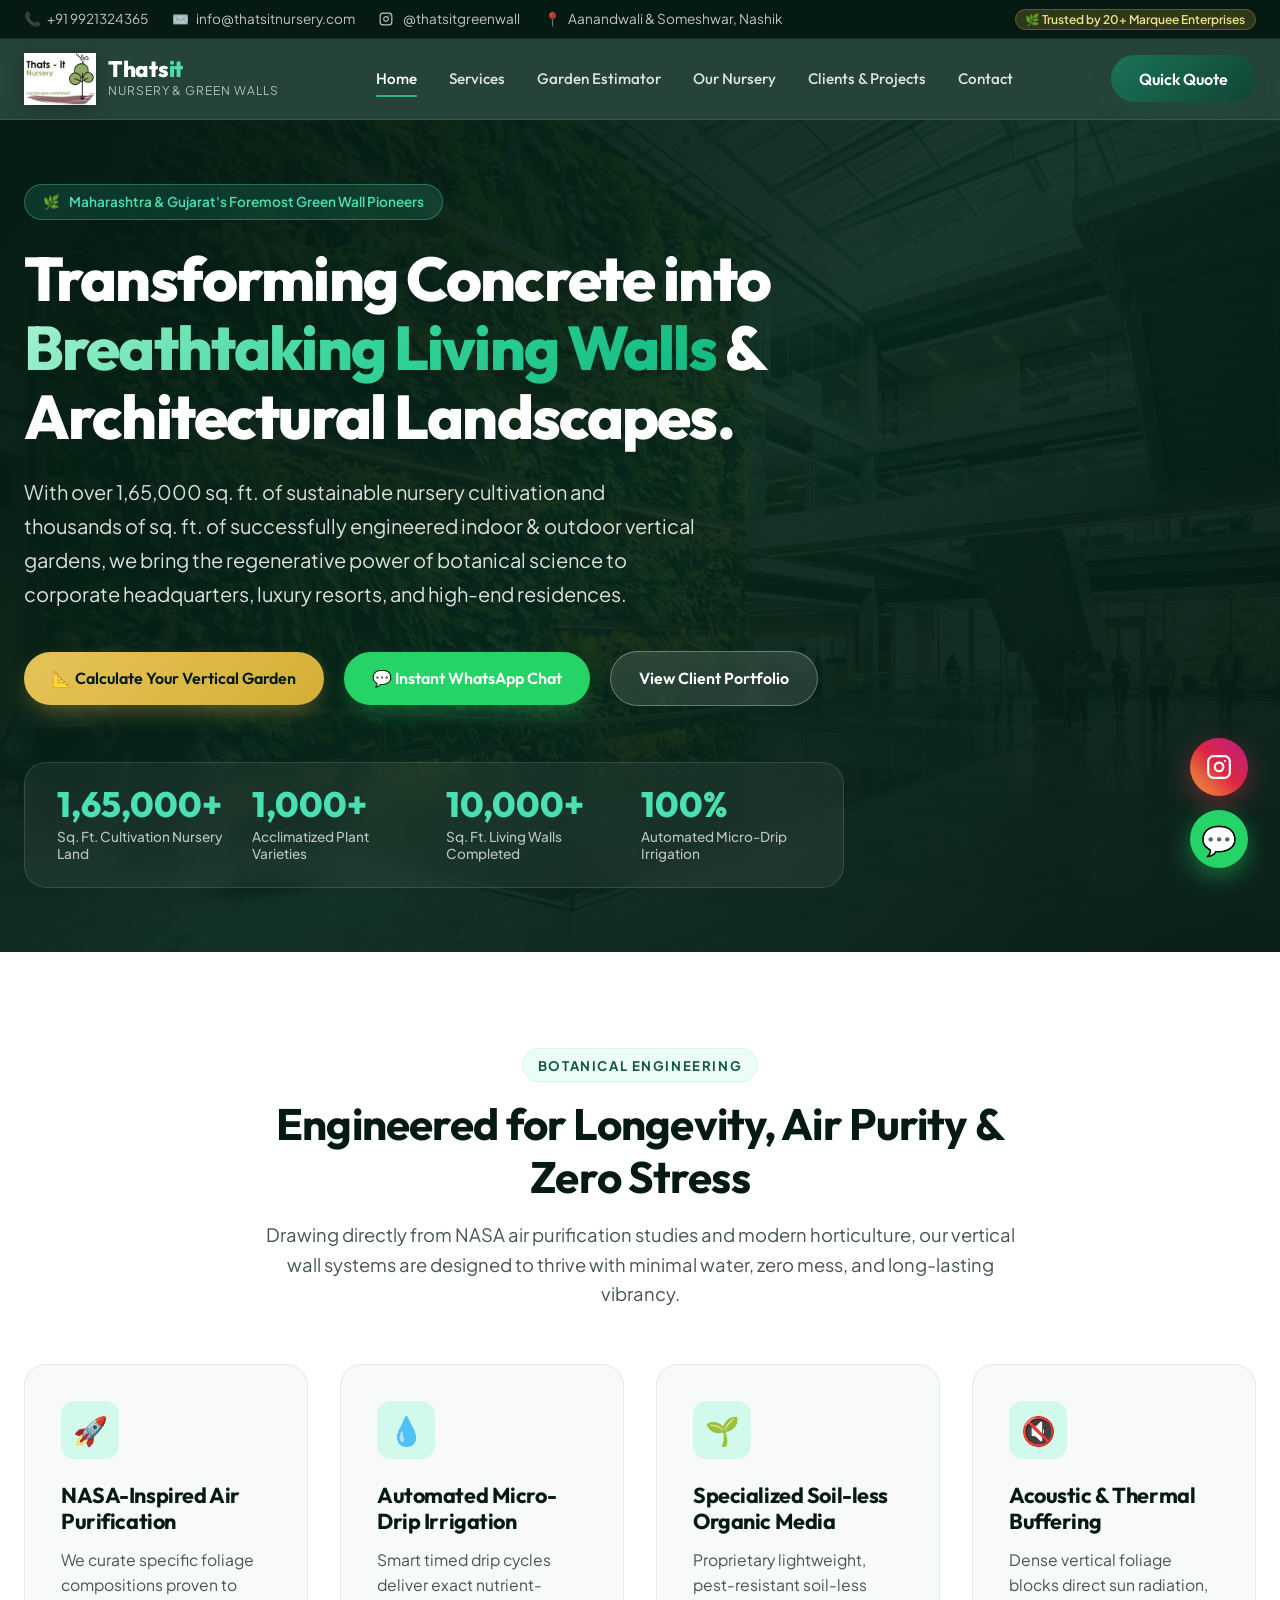
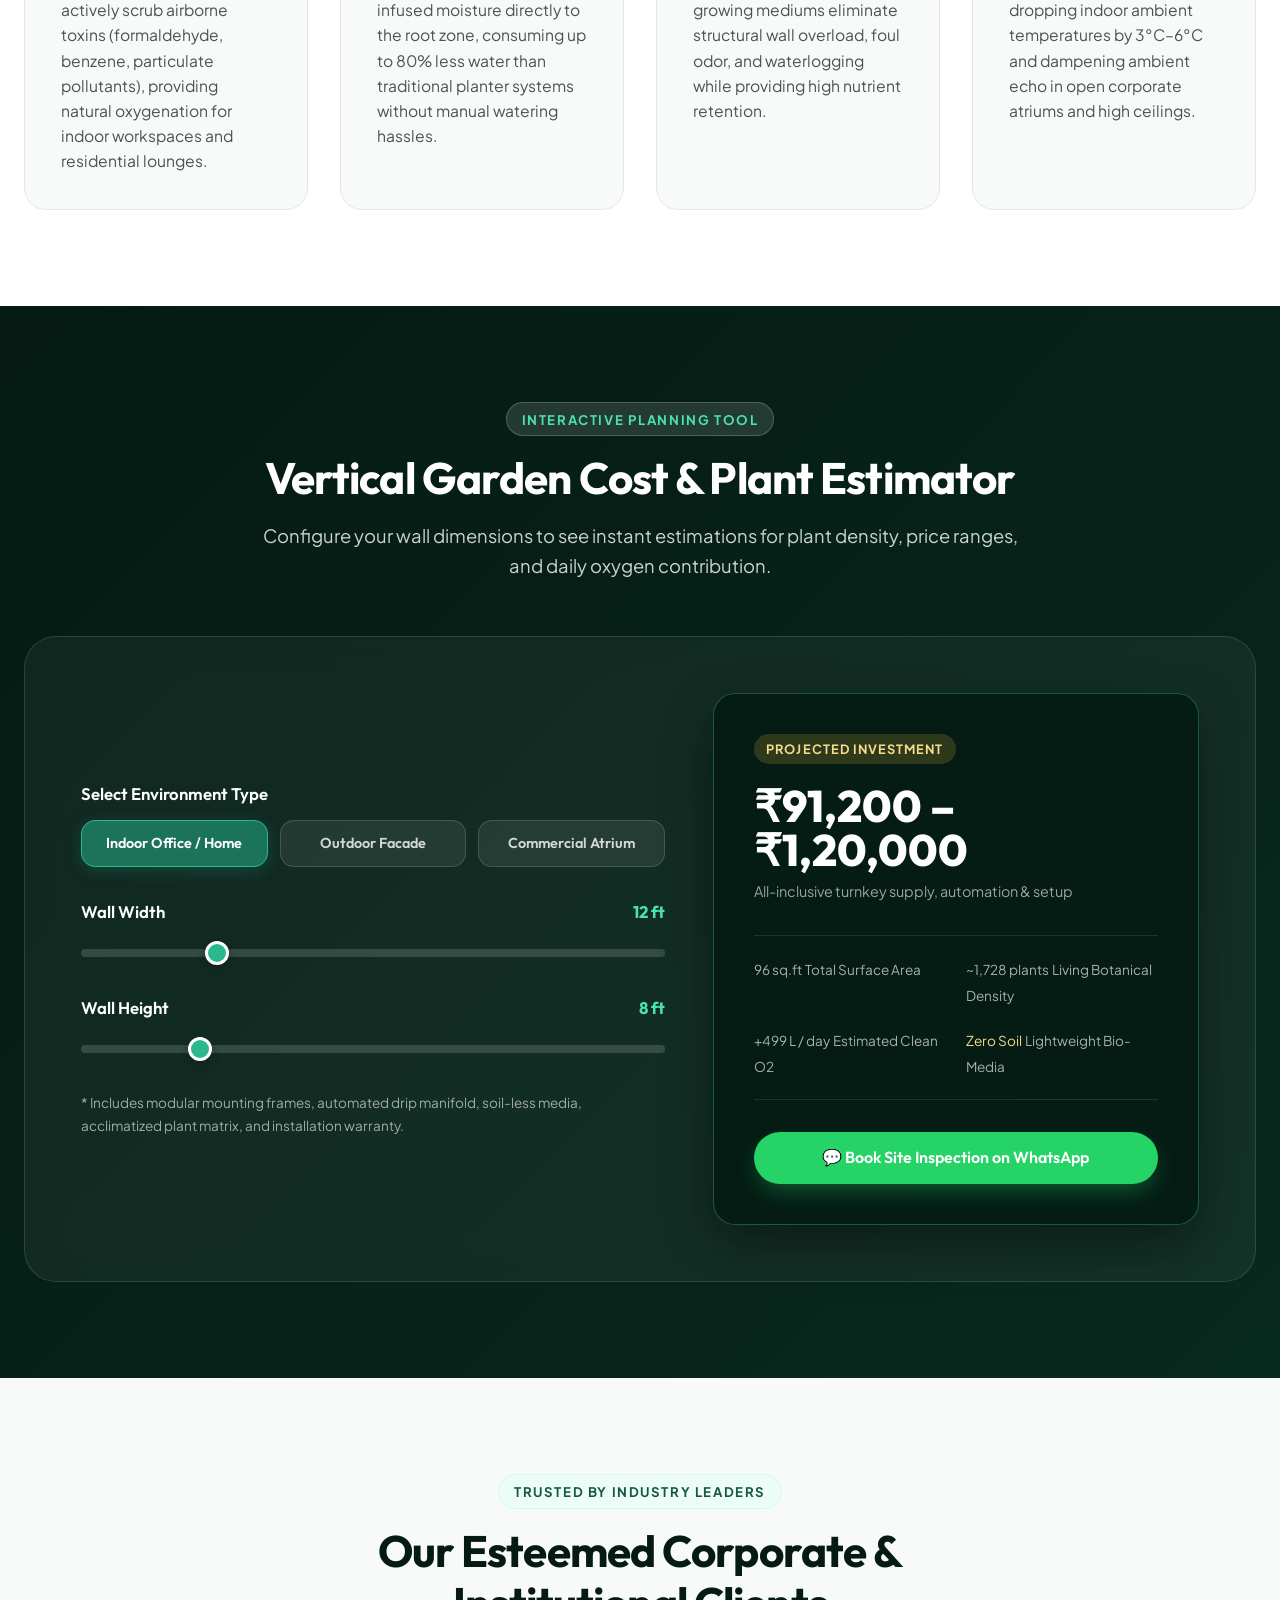
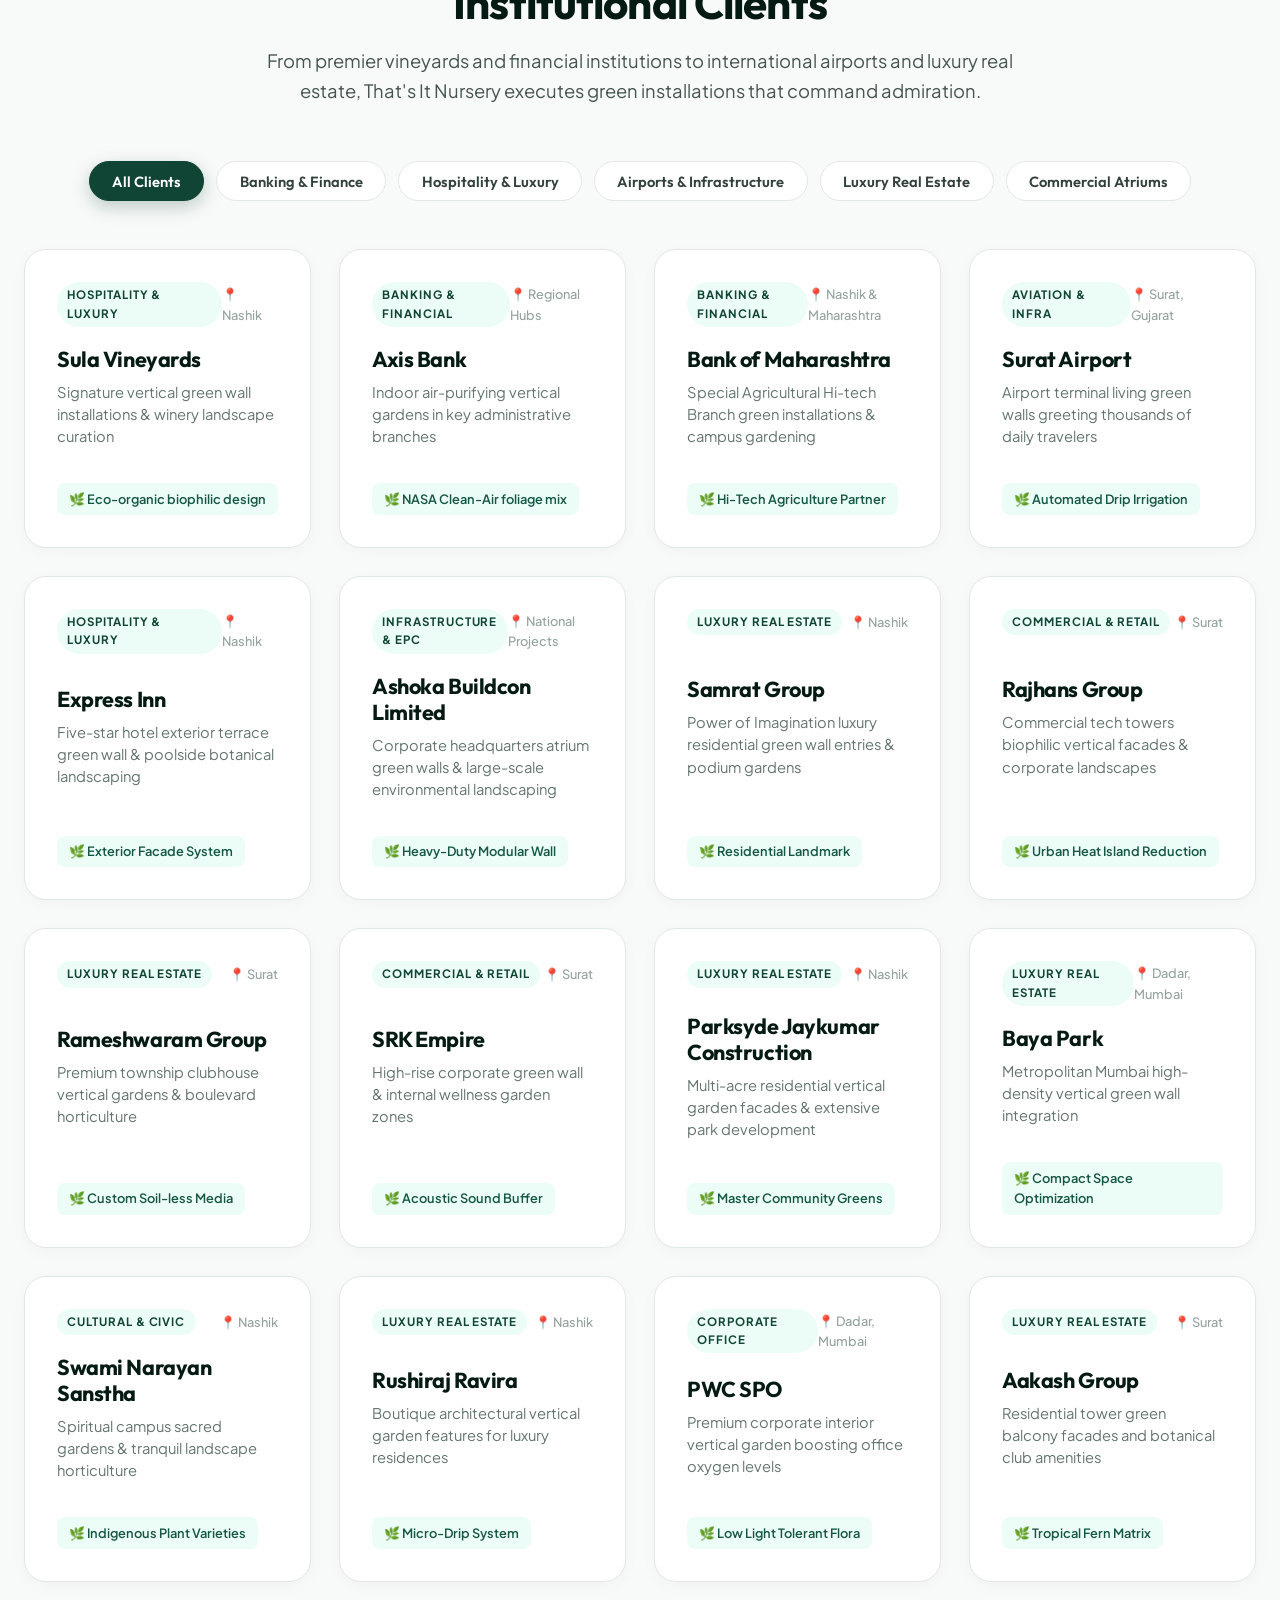
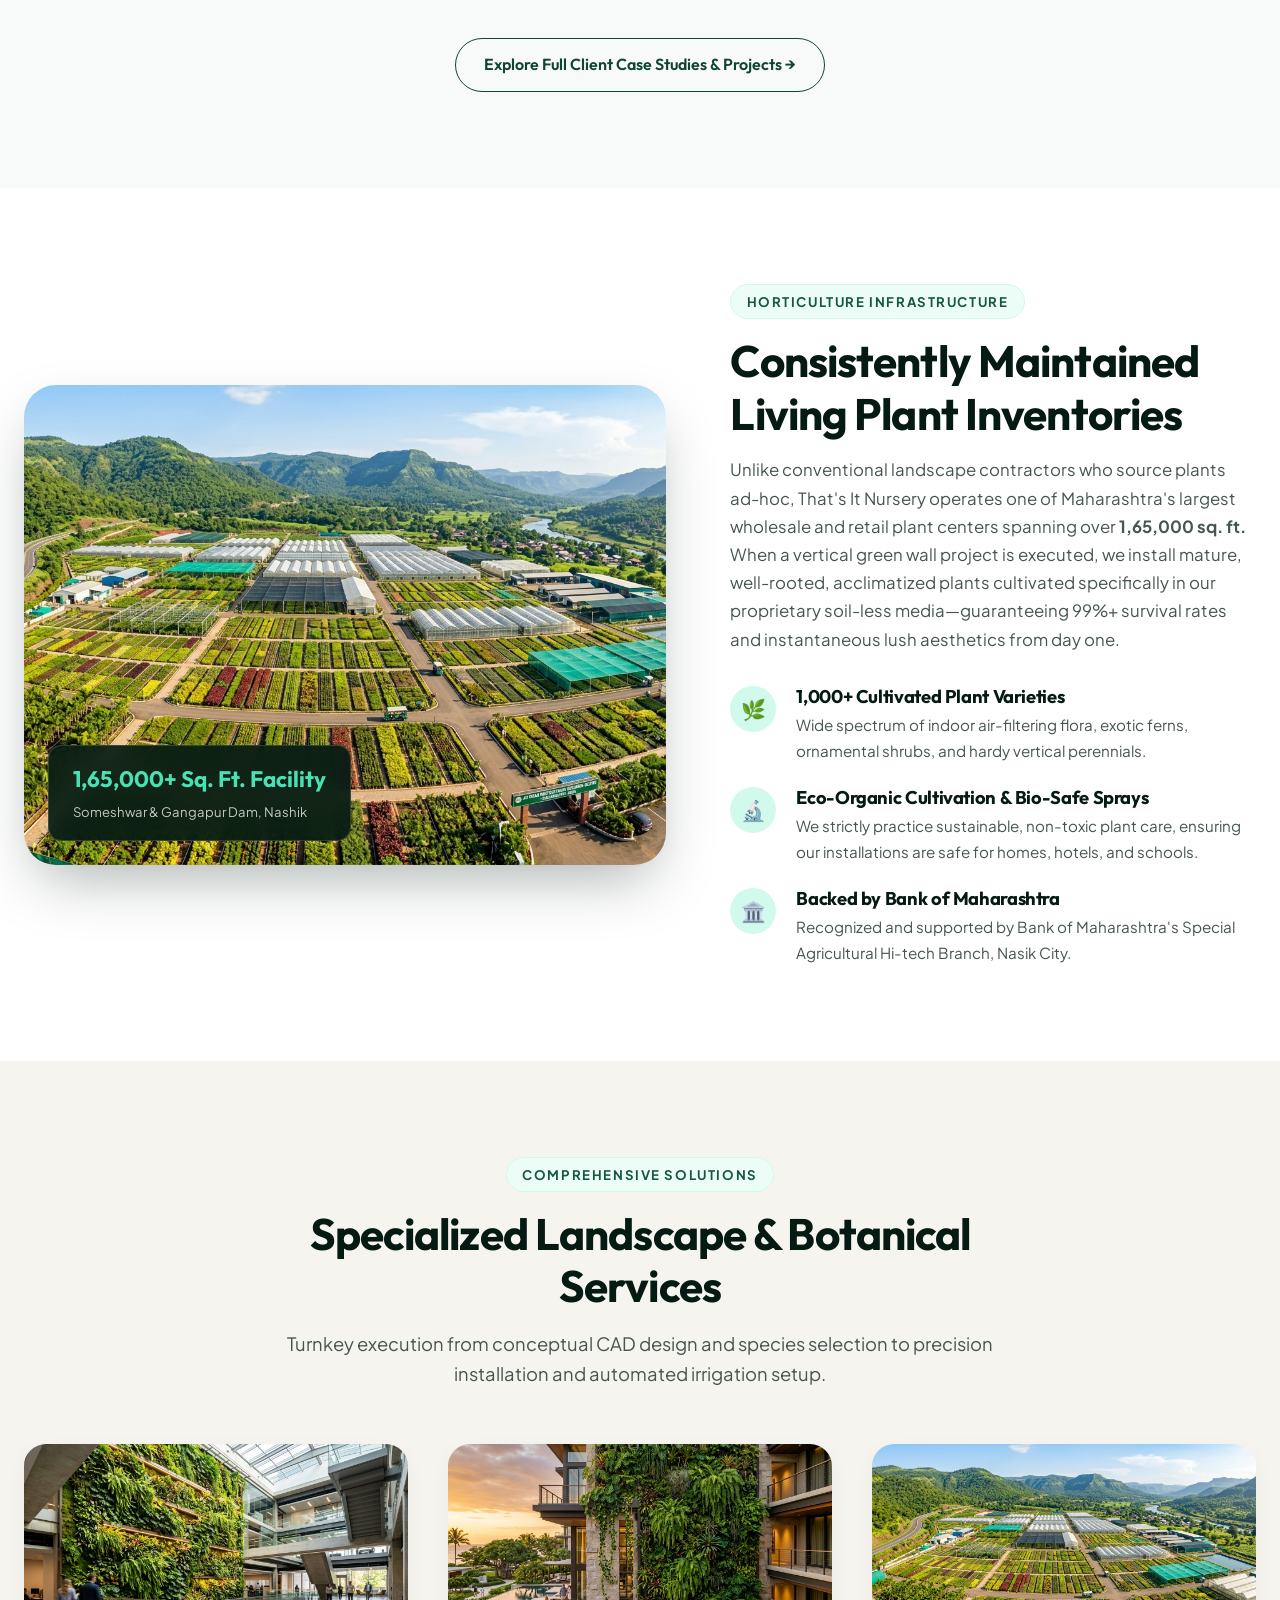
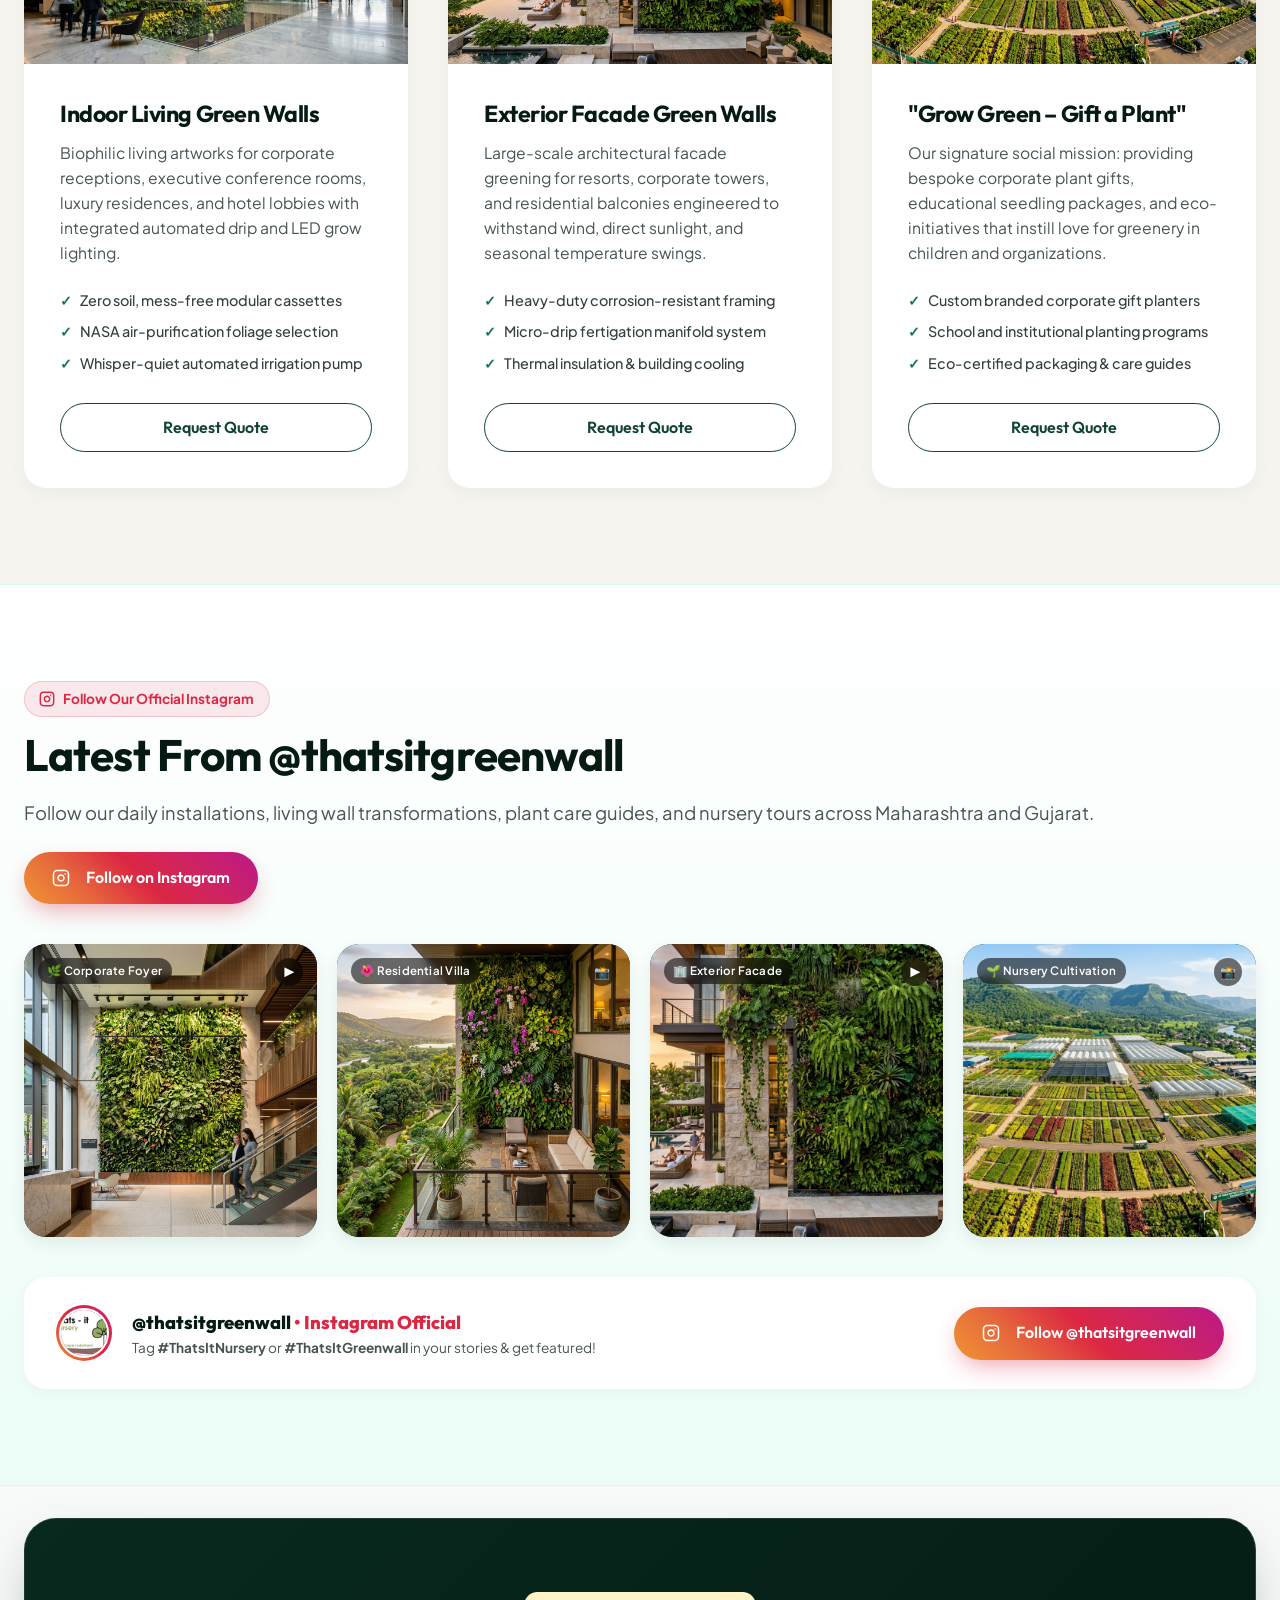
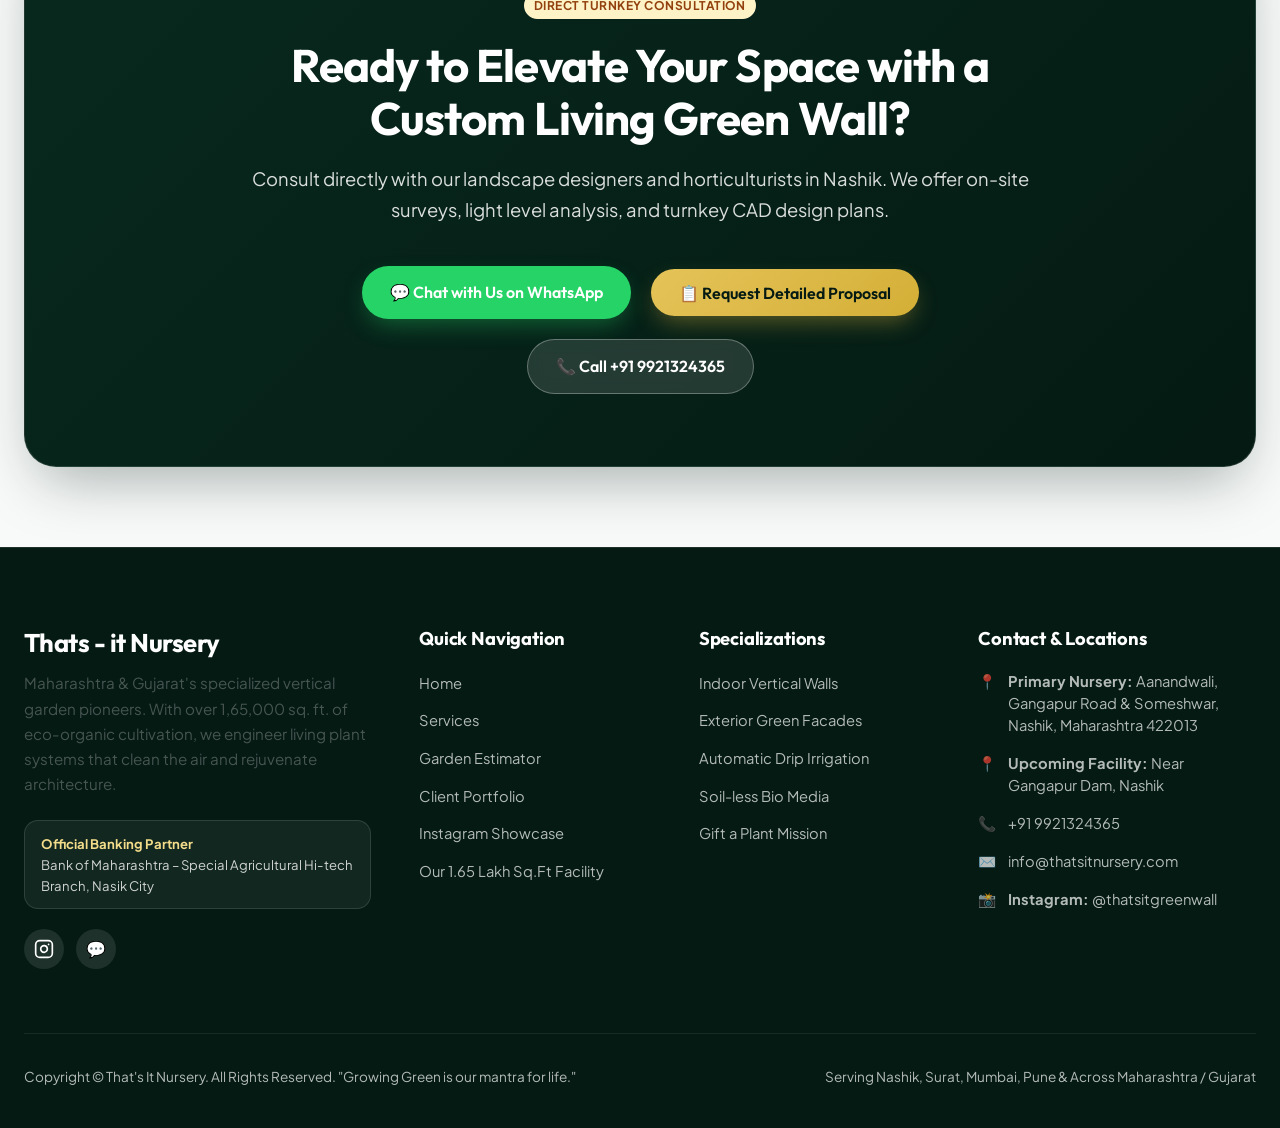
==== commit c1175541: "feat: add Instagram integration (@thatsitgreenwall) and showcase" ====
--- a/index.html
+++ b/index.html
@@ -85,8 +85,12 @@
         <a href="mailto:info@thatsitnursery.com" class="top-bar-item" id="top-email-link">
           <span>✉️</span> info@thatsitnursery.com
         </a>
+        <a href="https://www.instagram.com/thatsitgreenwall" target="_blank" rel="noopener noreferrer" class="top-bar-item" id="top-instagram-link">
+          <svg width="14" height="14" viewBox="0 0 24 24" fill="none" stroke="currentColor" stroke-width="2" stroke-linecap="round" stroke-linejoin="round" style="vertical-align: -2px; margin-right: 4px;"><rect width="20" height="20" x="2" y="2" rx="5" ry="5"/><path d="M16 11.37A4 4 0 1 1 12.63 8 4 4 0 0 1 16 11.37z"/><line x1="17.5" x2="17.51" y1="6.5" y2="6.5"/></svg>
+          @thatsitgreenwall
+        </a>
         <span class="top-bar-item">
-          <span>📍</span> Aanandwali, Gangapur Road & Someshwar, Nashik
+          <span>📍</span> Aanandwali & Someshwar, Nashik
         </span>
       </div>
       <div>
@@ -474,6 +478,111 @@
               </button>
             </div>
           </div>
+        </div>
+      </div>
+    </section>
+
+    <!-- Live Instagram Highlights & Installation Showcase -->
+    <section class="section-spacing instagram-section" id="instagram">
+      <div class="container">
+        <div class="insta-header fade-up-element">
+          <div>
+            <div class="insta-brand-pill">
+              <svg width="16" height="16" viewBox="0 0 24 24" fill="none" stroke="currentColor" stroke-width="2.2" stroke-linecap="round" stroke-linejoin="round"><rect width="20" height="20" x="2" y="2" rx="5" ry="5"/><path d="M16 11.37A4 4 0 1 1 12.63 8 4 4 0 0 1 16 11.37z"/><line x1="17.5" x2="17.51" y1="6.5" y2="6.5"/></svg>
+              Follow Our Official Instagram
+            </div>
+            <h2 class="section-title">Latest From <span class="text-gradient">@thatsitgreenwall</span></h2>
+            <p class="section-subtitle">
+              Follow our daily installations, living wall transformations, plant care guides, and nursery tours across Maharashtra and Gujarat.
+            </p>
+          </div>
+          <a href="https://www.instagram.com/thatsitgreenwall" target="_blank" rel="noopener noreferrer" class="btn btn-instagram" id="insta-header-cta">
+            <svg width="18" height="18" viewBox="0 0 24 24" fill="none" stroke="currentColor" stroke-width="2" stroke-linecap="round" stroke-linejoin="round" style="margin-right: 6px;"><rect width="20" height="20" x="2" y="2" rx="5" ry="5"/><path d="M16 11.37A4 4 0 1 1 12.63 8 4 4 0 0 1 16 11.37z"/><line x1="17.5" x2="17.51" y1="6.5" y2="6.5"/></svg>
+            <span>Follow on Instagram</span>
+          </a>
+        </div>
+
+        <div class="insta-grid">
+          <!-- Card 1 -->
+          <a href="https://www.instagram.com/thatsitgreenwall" target="_blank" rel="noopener noreferrer" class="insta-card fade-up-element">
+            <img src="assets/images/insta_indoor_wall.jpg" alt="Luxury Corporate Indoor Living Green Wall" loading="lazy">
+            <span class="insta-card-badge">🌿 Corporate Foyer</span>
+            <div class="insta-type-icon">▶</div>
+            <div class="insta-overlay">
+              <p class="insta-overlay-text">
+                Turned this multi-story glass atrium into an organic breathing masterpiece with 1,200+ tropical shade-loving perennials.
+              </p>
+              <div class="insta-overlay-meta">
+                <span>❤️ 842 likes</span>
+                <span>View Reel →</span>
+              </div>
+            </div>
+          </a>
+
+          <!-- Card 2 -->
+          <a href="https://www.instagram.com/thatsitgreenwall" target="_blank" rel="noopener noreferrer" class="insta-card fade-up-element" style="animation-delay: 0.1s;">
+            <img src="assets/images/insta_balcony_garden.jpg" alt="Villa Terrace Balcony Vertical Living Wall" loading="lazy">
+            <span class="insta-card-badge">🌺 Residential Villa</span>
+            <div class="insta-type-icon">📸</div>
+            <div class="insta-overlay">
+              <p class="insta-overlay-text">
+                Terrace living wall overlooking scenic valleys in Nashik, complete with self-draining automated drip emitters.
+              </p>
+              <div class="insta-overlay-meta">
+                <span>❤️ 1,290 likes</span>
+                <span>View Post →</span>
+              </div>
+            </div>
+          </a>
+
+          <!-- Card 3 -->
+          <a href="https://www.instagram.com/thatsitgreenwall" target="_blank" rel="noopener noreferrer" class="insta-card fade-up-element" style="animation-delay: 0.2s;">
+            <img src="assets/images/exterior_green_wall.jpg" alt="Exterior Architectural Facade Green Wall" loading="lazy">
+            <span class="insta-card-badge">🏢 Exterior Facade</span>
+            <div class="insta-type-icon">▶</div>
+            <div class="insta-overlay">
+              <p class="insta-overlay-text">
+                Full-scale exterior bio-façade engineered with wind-resistant frames and UV-stabilized geo-felt modular pockets.
+              </p>
+              <div class="insta-overlay-meta">
+                <span>❤️ 954 likes</span>
+                <span>View Reel →</span>
+              </div>
+            </div>
+          </a>
+
+          <!-- Card 4 -->
+          <a href="https://www.instagram.com/thatsitgreenwall" target="_blank" rel="noopener noreferrer" class="insta-card fade-up-element" style="animation-delay: 0.3s;">
+            <img src="assets/images/nursery_panoramic.jpg" alt="1.65 Lakh Sq Ft Botanical Nursery Facility" loading="lazy">
+            <span class="insta-card-badge">🌱 Nursery Cultivation</span>
+            <div class="insta-type-icon">📸</div>
+            <div class="insta-overlay">
+              <p class="insta-overlay-text">
+                Over 1,65,000 sq.ft of pure green canopy at Someshwar, nurturing 150+ varieties of acclimatized vertical wall species.
+              </p>
+              <div class="insta-overlay-meta">
+                <span>❤️ 1,518 likes</span>
+                <span>View Post →</span>
+              </div>
+            </div>
+          </a>
+        </div>
+
+        <!-- Insta CTA banner -->
+        <div class="insta-cta-box fade-up-element">
+          <div class="insta-cta-info">
+            <div class="insta-cta-avatar">
+              <img src="assets/images/logo.png" alt="Thats It Nursery Avatar">
+            </div>
+            <div>
+              <div class="insta-cta-handle">@thatsitgreenwall <span>• Instagram Official</span></div>
+              <div class="insta-cta-desc">Tag <strong>#ThatsItNursery</strong> or <strong>#ThatsItGreenwall</strong> in your stories & get featured!</div>
+            </div>
+          </div>
+          <a href="https://www.instagram.com/thatsitgreenwall" target="_blank" rel="noopener noreferrer" class="btn btn-instagram" id="insta-box-cta">
+            <svg width="18" height="18" viewBox="0 0 24 24" fill="none" stroke="currentColor" stroke-width="2" stroke-linecap="round" stroke-linejoin="round" style="margin-right: 6px;"><rect width="20" height="20" x="2" y="2" rx="5" ry="5"/><path d="M16 11.37A4 4 0 1 1 12.63 8 4 4 0 0 1 16 11.37z"/><line x1="17.5" x2="17.51" y1="6.5" y2="6.5"/></svg>
+            <span>Follow @thatsitgreenwall</span>
+          </a>
         </div>
       </div>
     </section>
@@ -549,10 +658,17 @@
     </div>
   </main>
 
-  <!-- Floating WhatsApp Action Button -->
-  <a href="https://wa.me/919921324365?text=Hello%20Thats%20It%20Nursery,%20I%20am%20interested%20in%20your%20vertical%20gardens%20and%20nursery%20services." target="_blank" rel="noopener noreferrer" class="floating-whatsapp pulse-animation" aria-label="Chat on WhatsApp">
-    💬
-  </a>
+  <!-- Floating Action Dock (Instagram & WhatsApp) -->
+  <div class="floating-actions-dock" aria-label="Social and Chat Contacts">
+    <a href="https://www.instagram.com/thatsitgreenwall" target="_blank" rel="noopener noreferrer" class="floating-action-btn floating-instagram" aria-label="Follow on Instagram">
+      <svg viewBox="0 0 24 24" fill="none" stroke="currentColor" stroke-width="2" stroke-linecap="round" stroke-linejoin="round"><rect width="20" height="20" x="2" y="2" rx="5" ry="5"/><path d="M16 11.37A4 4 0 1 1 12.63 8 4 4 0 0 1 16 11.37z"/><line x1="17.5" x2="17.51" y1="6.5" y2="6.5"/></svg>
+      <span class="btn-tooltip">Follow @thatsitgreenwall</span>
+    </a>
+    <a href="https://wa.me/919921324365?text=Hello%20Thats%20It%20Nursery,%20I%20am%20interested%20in%20your%20vertical%20gardens%20and%20nursery%20services." target="_blank" rel="noopener noreferrer" class="floating-action-btn floating-whatsapp pulse-animation" aria-label="Chat on WhatsApp">
+      💬
+      <span class="btn-tooltip">Chat on WhatsApp</span>
+    </a>
+  </div>
 
   <!-- Site Footer -->
   <footer class="site-footer" id="contact">
@@ -568,6 +684,14 @@
             <strong>Official Banking Partner</strong>
             Bank of Maharashtra – Special Agricultural Hi-tech Branch, Nasik City
           </div>
+          <div class="footer-social-bar">
+            <a href="https://www.instagram.com/thatsitgreenwall" target="_blank" rel="noopener noreferrer" class="footer-social-link insta" aria-label="Follow That's It Nursery on Instagram">
+              <svg width="20" height="20" viewBox="0 0 24 24" fill="none" stroke="currentColor" stroke-width="2" stroke-linecap="round" stroke-linejoin="round"><rect width="20" height="20" x="2" y="2" rx="5" ry="5"/><path d="M16 11.37A4 4 0 1 1 12.63 8 4 4 0 0 1 16 11.37z"/><line x1="17.5" x2="17.51" y1="6.5" y2="6.5"/></svg>
+            </a>
+            <a href="https://wa.me/919921324365?text=Hello%20Thats%20It%20Nursery,%20I%20am%20interested%20in%20your%20vertical%20gardens." target="_blank" rel="noopener noreferrer" class="footer-social-link whatsapp" aria-label="Chat on WhatsApp">
+              💬
+            </a>
+          </div>
         </div>
 
         <!-- Quick Links -->
@@ -578,6 +702,7 @@
             <li><a href="#services">Services</a></li>
             <li><a href="#calculator">Garden Estimator</a></li>
             <li><a href="clients.html">Client Portfolio</a></li>
+            <li><a href="#instagram">Instagram Showcase</a></li>
             <li><a href="#facility">Our 1.65 Lakh Sq.Ft Facility</a></li>
           </ul>
         </div>
@@ -614,6 +739,10 @@
               <span>✉️</span>
               <span><a href="mailto:info@thatsitnursery.com">info@thatsitnursery.com</a></span>
             </div>
+            <div class="footer-contact-item">
+              <span>📸</span>
+              <span><strong>Instagram:</strong> <a href="https://www.instagram.com/thatsitgreenwall" target="_blank" rel="noopener noreferrer">@thatsitgreenwall</a></span>
+            </div>
           </div>
         </div>
       </div>
--- a/styles/main.css
+++ b/styles/main.css
@@ -260,6 +260,19 @@
   box-shadow: 0 14px 28px -6px rgba(37, 211, 102, 0.6);
 }
 
+.btn-instagram {
+  background: linear-gradient(45deg, #f09433 0%, #e6683c 25%, #dc2743 50%, #cc2366 75%, #bc1888 100%);
+  color: var(--white);
+  box-shadow: 0 10px 24px -6px rgba(220, 39, 67, 0.45);
+}
+
+.btn-instagram:hover {
+  background: linear-gradient(45deg, #e6683c 0%, #dc2743 25%, #cc2366 50%, #bc1888 75%, #8a1f7d 100%);
+  transform: translateY(-2px);
+  box-shadow: 0 14px 28px -6px rgba(220, 39, 67, 0.65);
+  color: var(--white);
+}
+
 /* Badge Utilities */
 .badge {
   display: inline-flex;
--- a/styles/components.css
+++ b/styles/components.css
@@ -1034,31 +1034,335 @@
   }
 }
 
-/* ==========================================================================
-   FLOATING WHATSAPP BUTTON & MODALS
-   ========================================================================== */
-.floating-whatsapp {
+/* Floating Action Dock (WhatsApp & Instagram) */
+.floating-actions-dock {
   position: fixed;
   bottom: 2rem;
   right: 2rem;
   z-index: 999;
-  width: 62px;
-  height: 62px;
+  display: flex;
+  flex-direction: column;
+  gap: 0.85rem;
+  align-items: center;
+}
+
+.floating-action-btn {
+  width: 58px;
+  height: 58px;
   border-radius: 50%;
+  display: flex;
+  align-items: center;
+  justify-content: center;
+  position: relative;
+  transition: transform var(--transition-fast), box-shadow var(--transition-fast);
+  cursor: pointer;
+  text-decoration: none;
+}
+
+.floating-whatsapp {
   background: #25d366;
   color: var(--white);
-  display: flex;
-  align-items: center;
-  justify-content: center;
-  font-size: 2rem;
-  box-shadow: 0 8px 24px rgba(37, 211, 102, 0.5);
-  transition: all var(--transition-fast);
-  cursor: pointer;
+  font-size: 1.8rem;
+  box-shadow: 0 8px 24px rgba(37, 211, 102, 0.45);
 }
 
 .floating-whatsapp:hover {
   transform: scale(1.1);
   box-shadow: 0 12px 30px rgba(37, 211, 102, 0.7);
+}
+
+.floating-instagram {
+  background: linear-gradient(45deg, #f09433 0%, #e6683c 25%, #dc2743 50%, #cc2366 75%, #bc1888 100%);
+  color: var(--white);
+  box-shadow: 0 8px 24px rgba(220, 39, 67, 0.45);
+}
+
+.floating-instagram:hover {
+  transform: scale(1.1);
+  box-shadow: 0 12px 30px rgba(220, 39, 67, 0.7);
+}
+
+.floating-action-btn svg {
+  width: 26px;
+  height: 26px;
+}
+
+/* Floating button tooltips */
+.floating-action-btn .btn-tooltip {
+  position: absolute;
+  right: calc(100% + 12px);
+  background: var(--emerald-950);
+  color: var(--white);
+  padding: 0.35rem 0.75rem;
+  border-radius: var(--radius-sm);
+  font-size: 0.78rem;
+  font-weight: 600;
+  white-space: nowrap;
+  opacity: 0;
+  pointer-events: none;
+  transform: translateX(8px);
+  transition: all var(--transition-fast);
+  box-shadow: 0 4px 12px rgba(0, 0, 0, 0.2);
+}
+
+.floating-action-btn:hover .btn-tooltip {
+  opacity: 1;
+  transform: translateX(0);
+}
+
+@media (max-width: 576px) {
+  .floating-actions-dock {
+    bottom: 1.25rem;
+    right: 1.25rem;
+  }
+  .floating-action-btn {
+    width: 52px;
+    height: 52px;
+  }
+  .floating-action-btn .btn-tooltip {
+    display: none;
+  }
+}
+
+/* ==========================================================================
+   INSTAGRAM SHOWCASE & FEED COMPONENT
+   ========================================================================== */
+.instagram-section {
+  background: linear-gradient(180deg, var(--white) 0%, var(--emerald-50) 100%);
+  border-top: 1px solid var(--emerald-100);
+  border-bottom: 1px solid var(--emerald-100);
+  position: relative;
+  overflow: hidden;
+}
+
+.insta-header {
+  display: flex;
+  justify-content: space-between;
+  align-items: flex-end;
+  margin-bottom: 2.5rem;
+  flex-wrap: wrap;
+  gap: 1.5rem;
+}
+
+.insta-brand-pill {
+  display: inline-flex;
+  align-items: center;
+  gap: 0.5rem;
+  padding: 0.4rem 0.9rem;
+  background: rgba(220, 39, 67, 0.1);
+  color: #dc2743;
+  border: 1px solid rgba(220, 39, 67, 0.2);
+  border-radius: var(--radius-full);
+  font-size: 0.85rem;
+  font-weight: 700;
+  margin-bottom: 0.75rem;
+}
+
+.insta-grid {
+  display: grid;
+  grid-template-columns: repeat(4, 1fr);
+  gap: 1.25rem;
+  margin-bottom: 2.5rem;
+}
+
+.insta-card {
+  position: relative;
+  border-radius: var(--radius-lg);
+  overflow: hidden;
+  aspect-ratio: 1 / 1;
+  box-shadow: 0 6px 18px rgba(0, 0, 0, 0.08);
+  display: block;
+  text-decoration: none;
+  background: var(--emerald-900);
+}
+
+.insta-card img {
+  width: 100%;
+  height: 100%;
+  object-fit: cover;
+  transition: transform var(--transition-slow);
+}
+
+.insta-card-badge {
+  position: absolute;
+  top: 0.85rem;
+  left: 0.85rem;
+  background: rgba(0, 0, 0, 0.55);
+  backdrop-filter: blur(4px);
+  color: var(--white);
+  padding: 0.25rem 0.6rem;
+  border-radius: var(--radius-full);
+  font-size: 0.72rem;
+  font-weight: 600;
+  letter-spacing: 0.02em;
+  z-index: 2;
+}
+
+.insta-type-icon {
+  position: absolute;
+  top: 0.85rem;
+  right: 0.85rem;
+  width: 28px;
+  height: 28px;
+  background: rgba(0, 0, 0, 0.55);
+  backdrop-filter: blur(4px);
+  color: var(--white);
+  border-radius: 50%;
+  display: flex;
+  align-items: center;
+  justify-content: center;
+  font-size: 0.8rem;
+  z-index: 2;
+}
+
+.insta-overlay {
+  position: absolute;
+  inset: 0;
+  background: linear-gradient(to top, rgba(4, 26, 19, 0.92) 0%, rgba(220, 39, 67, 0.6) 60%, rgba(240, 148, 51, 0.3) 100%);
+  display: flex;
+  flex-direction: column;
+  justify-content: flex-end;
+  padding: 1.25rem;
+  opacity: 0;
+  transition: opacity var(--transition-normal);
+  z-index: 3;
+}
+
+.insta-card:hover .insta-overlay {
+  opacity: 1;
+}
+
+.insta-card:hover img {
+  transform: scale(1.08);
+}
+
+.insta-overlay-text {
+  color: var(--white);
+  font-size: 0.85rem;
+  line-height: 1.4;
+  margin-bottom: 0.75rem;
+  display: -webkit-box;
+  -webkit-line-clamp: 3;
+  -webkit-box-orient: vertical;
+  overflow: hidden;
+}
+
+.insta-overlay-meta {
+  display: flex;
+  justify-content: space-between;
+  align-items: center;
+  color: var(--gold-300);
+  font-size: 0.8rem;
+  font-weight: 600;
+}
+
+.insta-cta-box {
+  background: var(--white);
+  border: 1.5px dashed var(--emerald-200);
+  border-radius: var(--radius-lg);
+  padding: 1.75rem 2rem;
+  display: flex;
+  align-items: center;
+  justify-content: space-between;
+  flex-wrap: wrap;
+  gap: 1.25rem;
+  box-shadow: 0 4px 16px rgba(0, 0, 0, 0.04);
+}
+
+.insta-cta-info {
+  display: flex;
+  align-items: center;
+  gap: 1.25rem;
+}
+
+.insta-cta-avatar {
+  width: 56px;
+  height: 56px;
+  border-radius: 50%;
+  padding: 3px;
+  background: linear-gradient(45deg, #f09433, #dc2743, #cc2366);
+  display: flex;
+  align-items: center;
+  justify-content: center;
+}
+
+.insta-cta-avatar img {
+  width: 100%;
+  height: 100%;
+  border-radius: 50%;
+  object-fit: cover;
+  border: 2px solid var(--white);
+}
+
+.insta-cta-handle {
+  font-family: var(--font-heading);
+  font-weight: 800;
+  font-size: 1.15rem;
+  color: var(--emerald-950);
+}
+
+.insta-cta-handle span {
+  color: #dc2743;
+}
+
+.insta-cta-desc {
+  font-size: 0.85rem;
+  color: var(--gray-600);
+}
+
+@media (max-width: 992px) {
+  .insta-grid {
+    grid-template-columns: repeat(2, 1fr);
+  }
+}
+
+@media (max-width: 576px) {
+  .insta-grid {
+    grid-template-columns: 1fr;
+    gap: 1rem;
+  }
+  .insta-cta-box {
+    flex-direction: column;
+    text-align: center;
+  }
+  .insta-cta-info {
+    flex-direction: column;
+    text-align: center;
+  }
+}
+
+.footer-social-bar {
+  display: flex;
+  align-items: center;
+  gap: 0.75rem;
+  margin-top: 1.25rem;
+}
+
+.footer-social-link {
+  width: 40px;
+  height: 40px;
+  border-radius: 50%;
+  background: rgba(255, 255, 255, 0.1);
+  color: var(--white);
+  display: flex;
+  align-items: center;
+  justify-content: center;
+  transition: all var(--transition-fast);
+  text-decoration: none;
+}
+
+.footer-social-link:hover {
+  background: var(--emerald-500);
+  color: var(--white);
+  transform: translateY(-3px);
+}
+
+.footer-social-link.insta:hover {
+  background: linear-gradient(45deg, #f09433, #dc2743, #bc1888);
+}
+
+.footer-social-link.whatsapp:hover {
+  background: #25d366;
 }
 
 /* Modal Dialog */
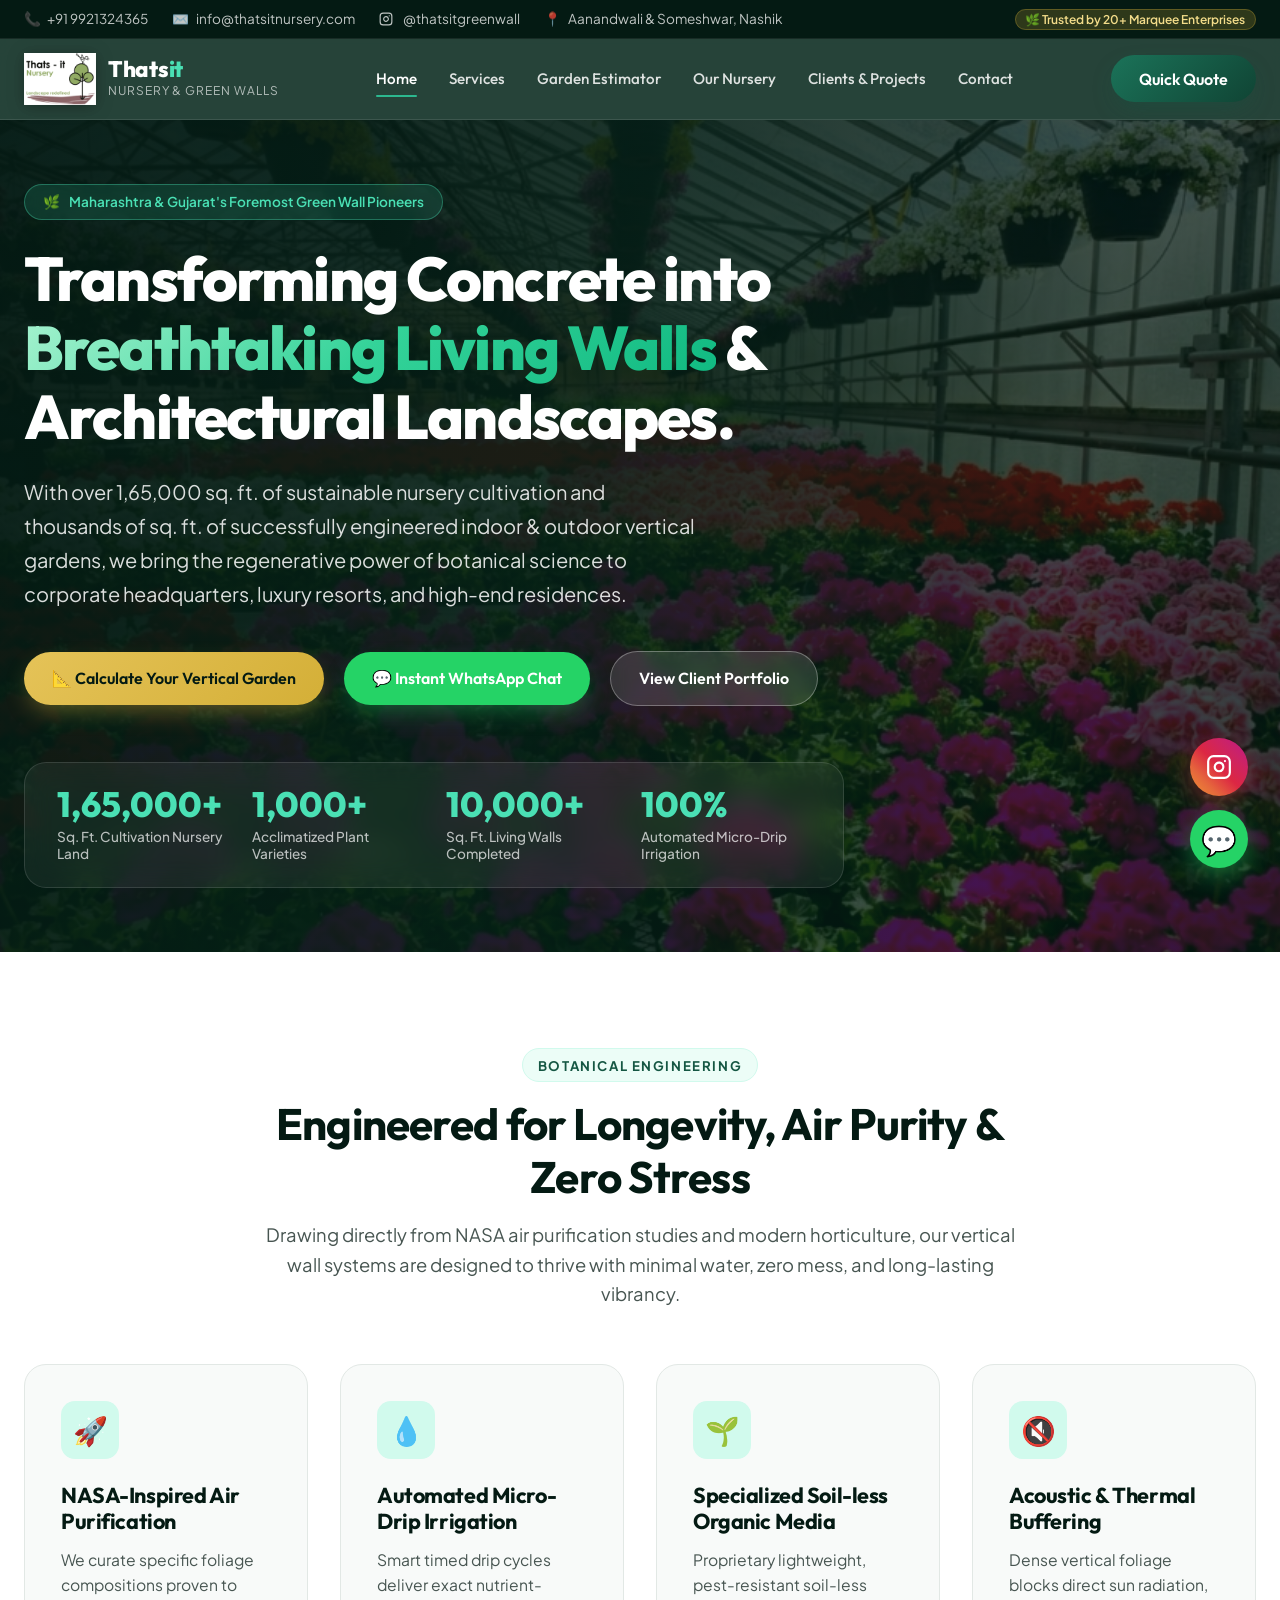
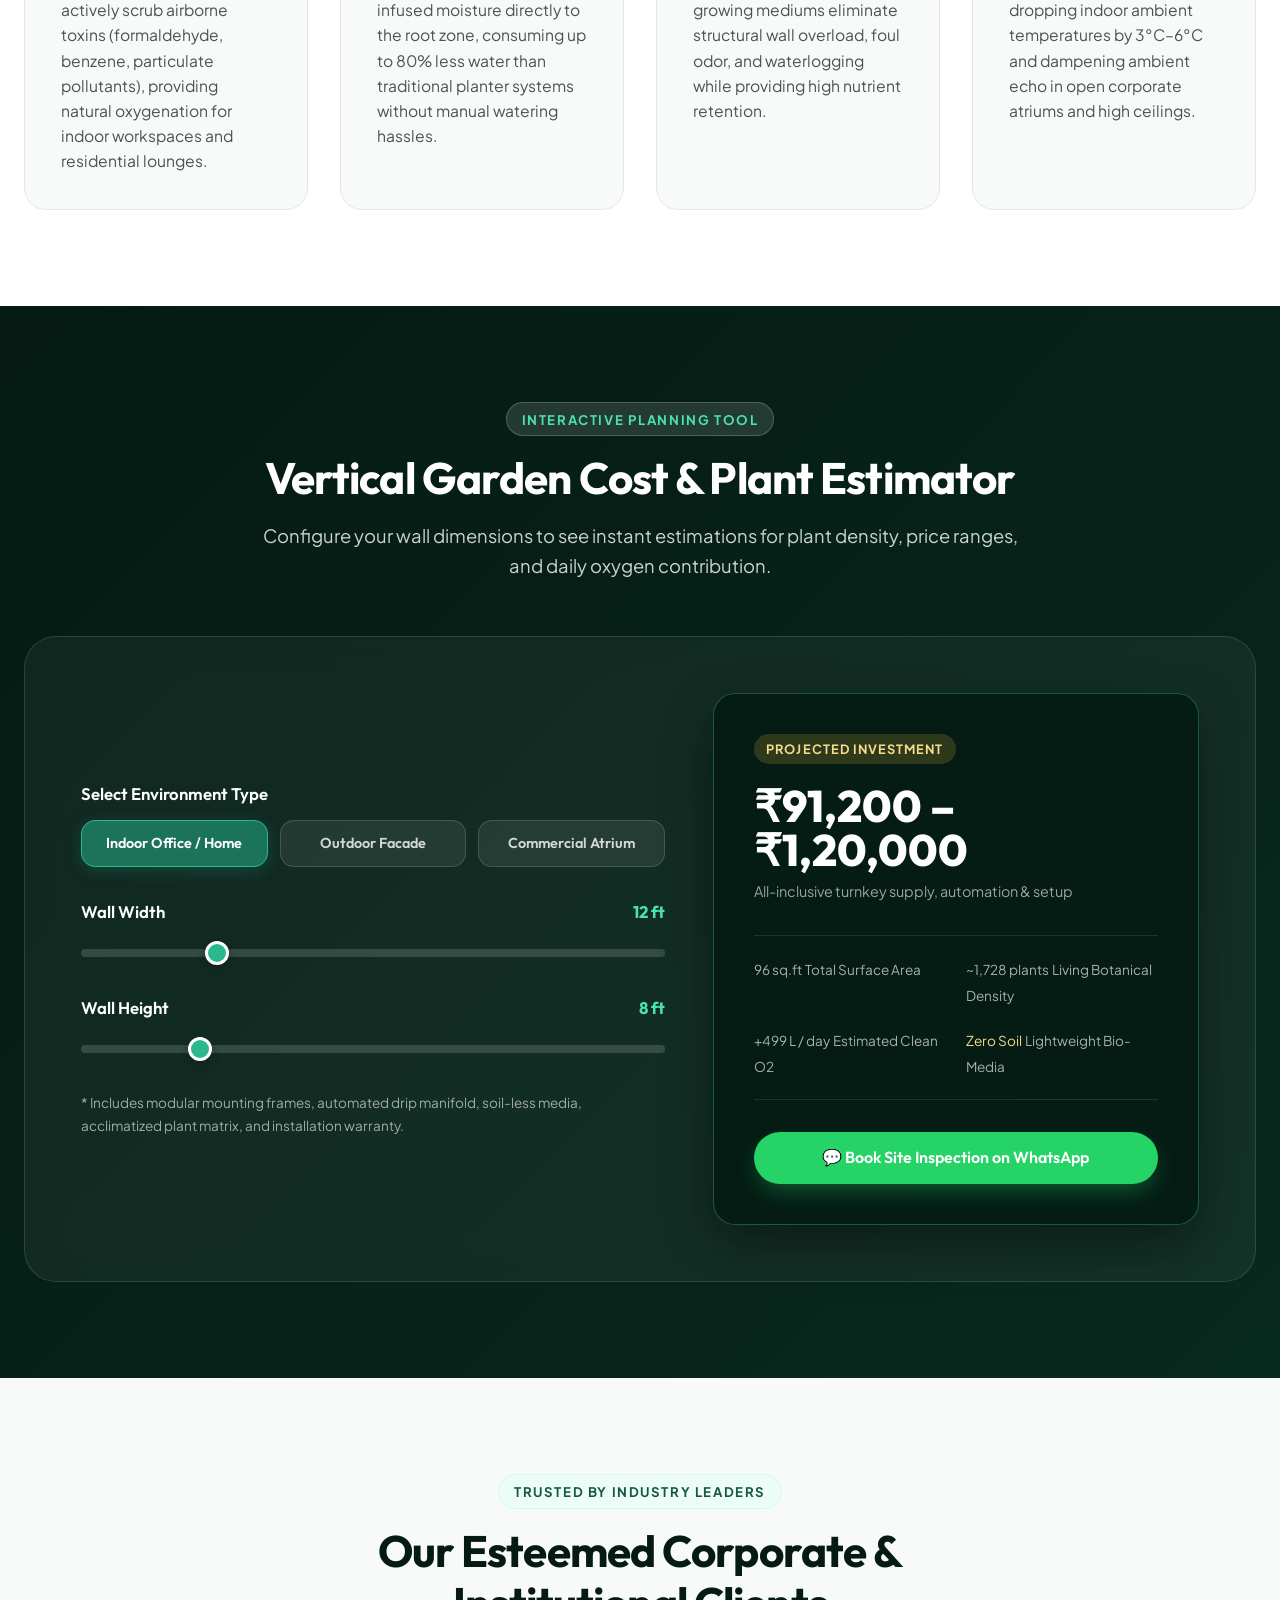
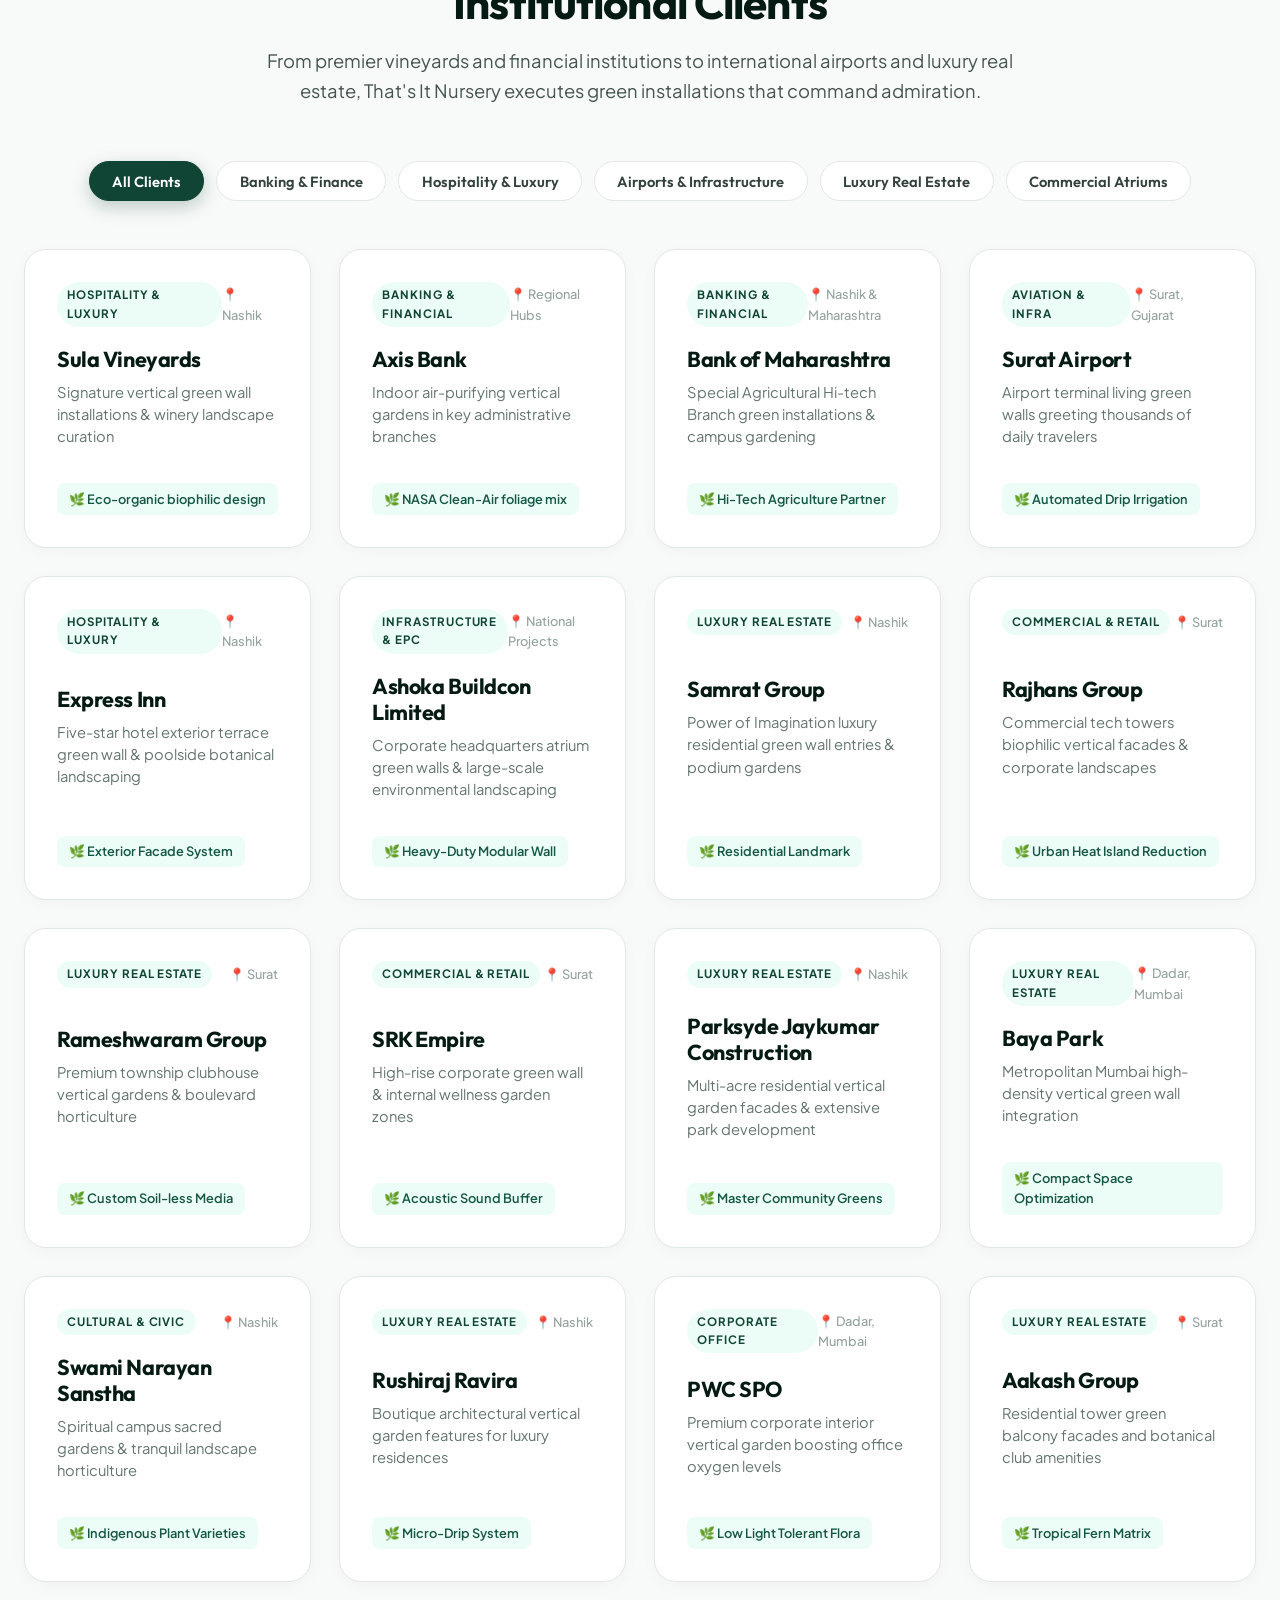
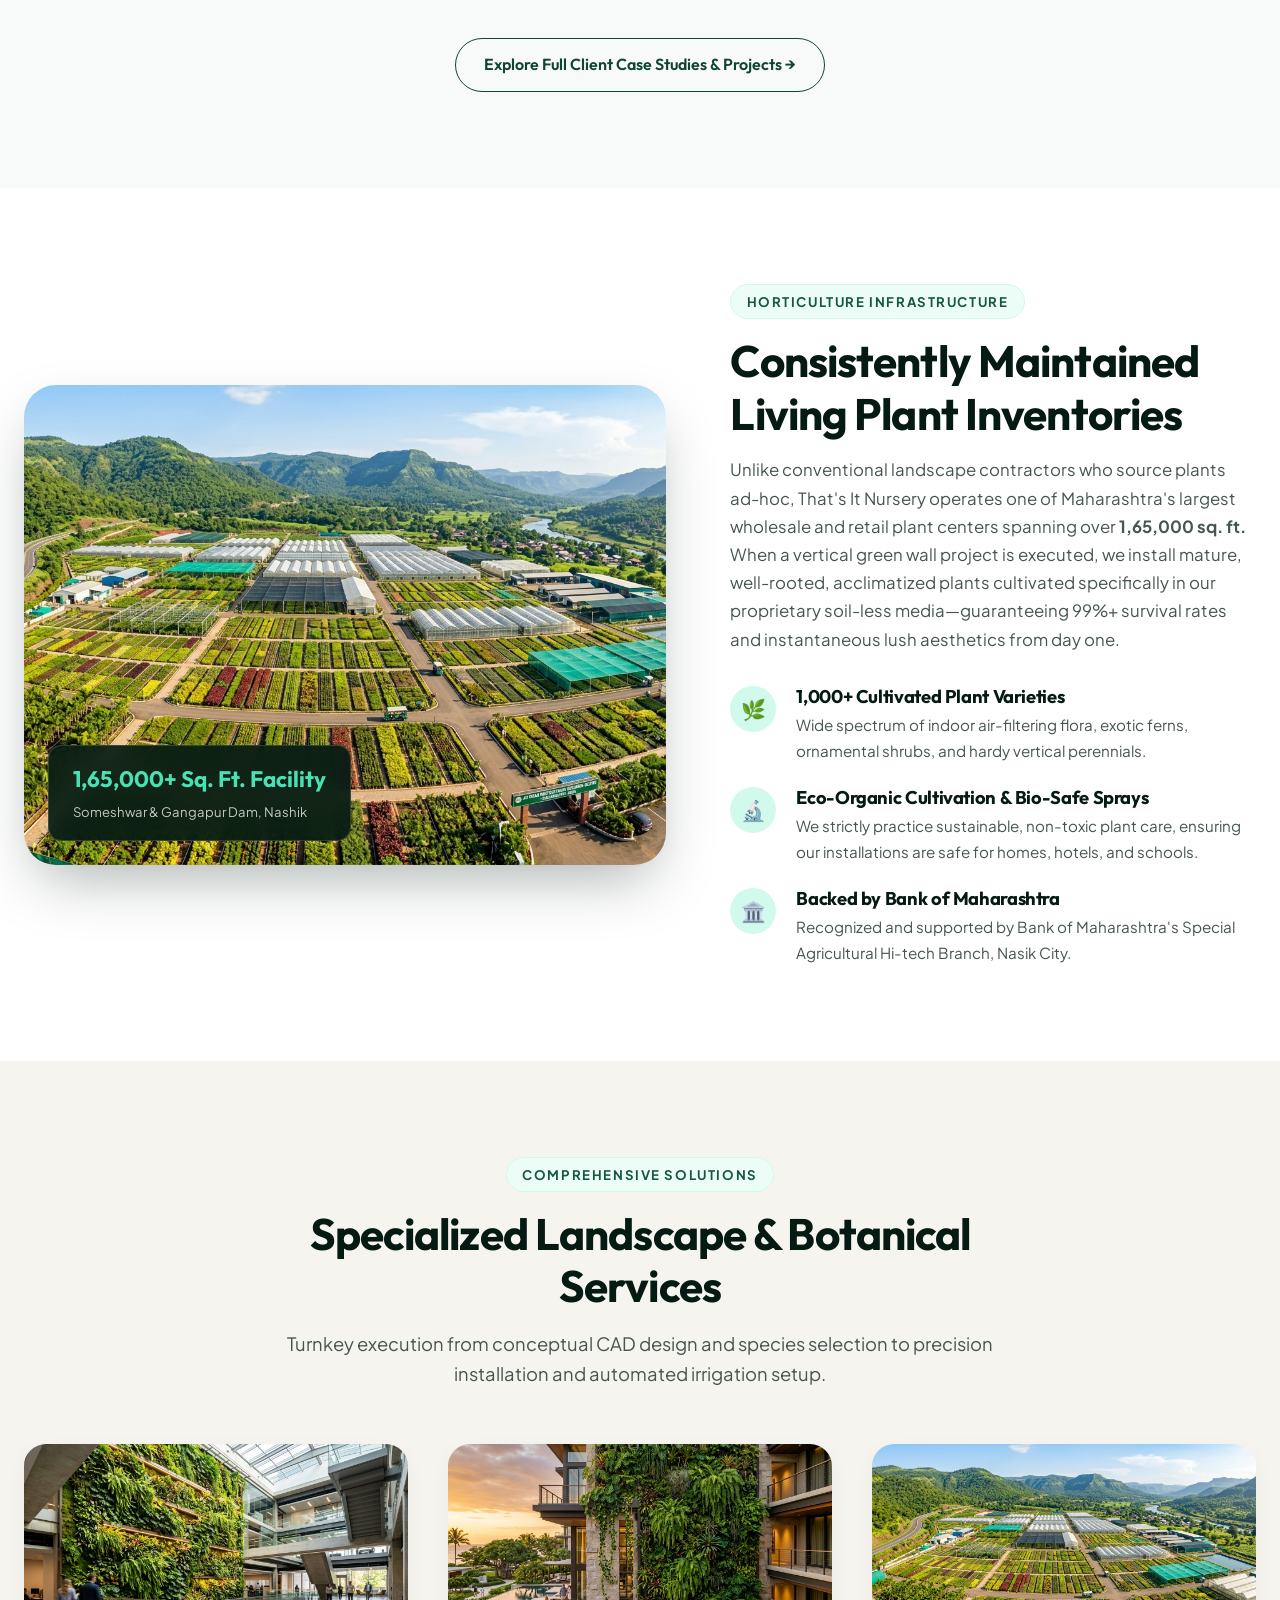
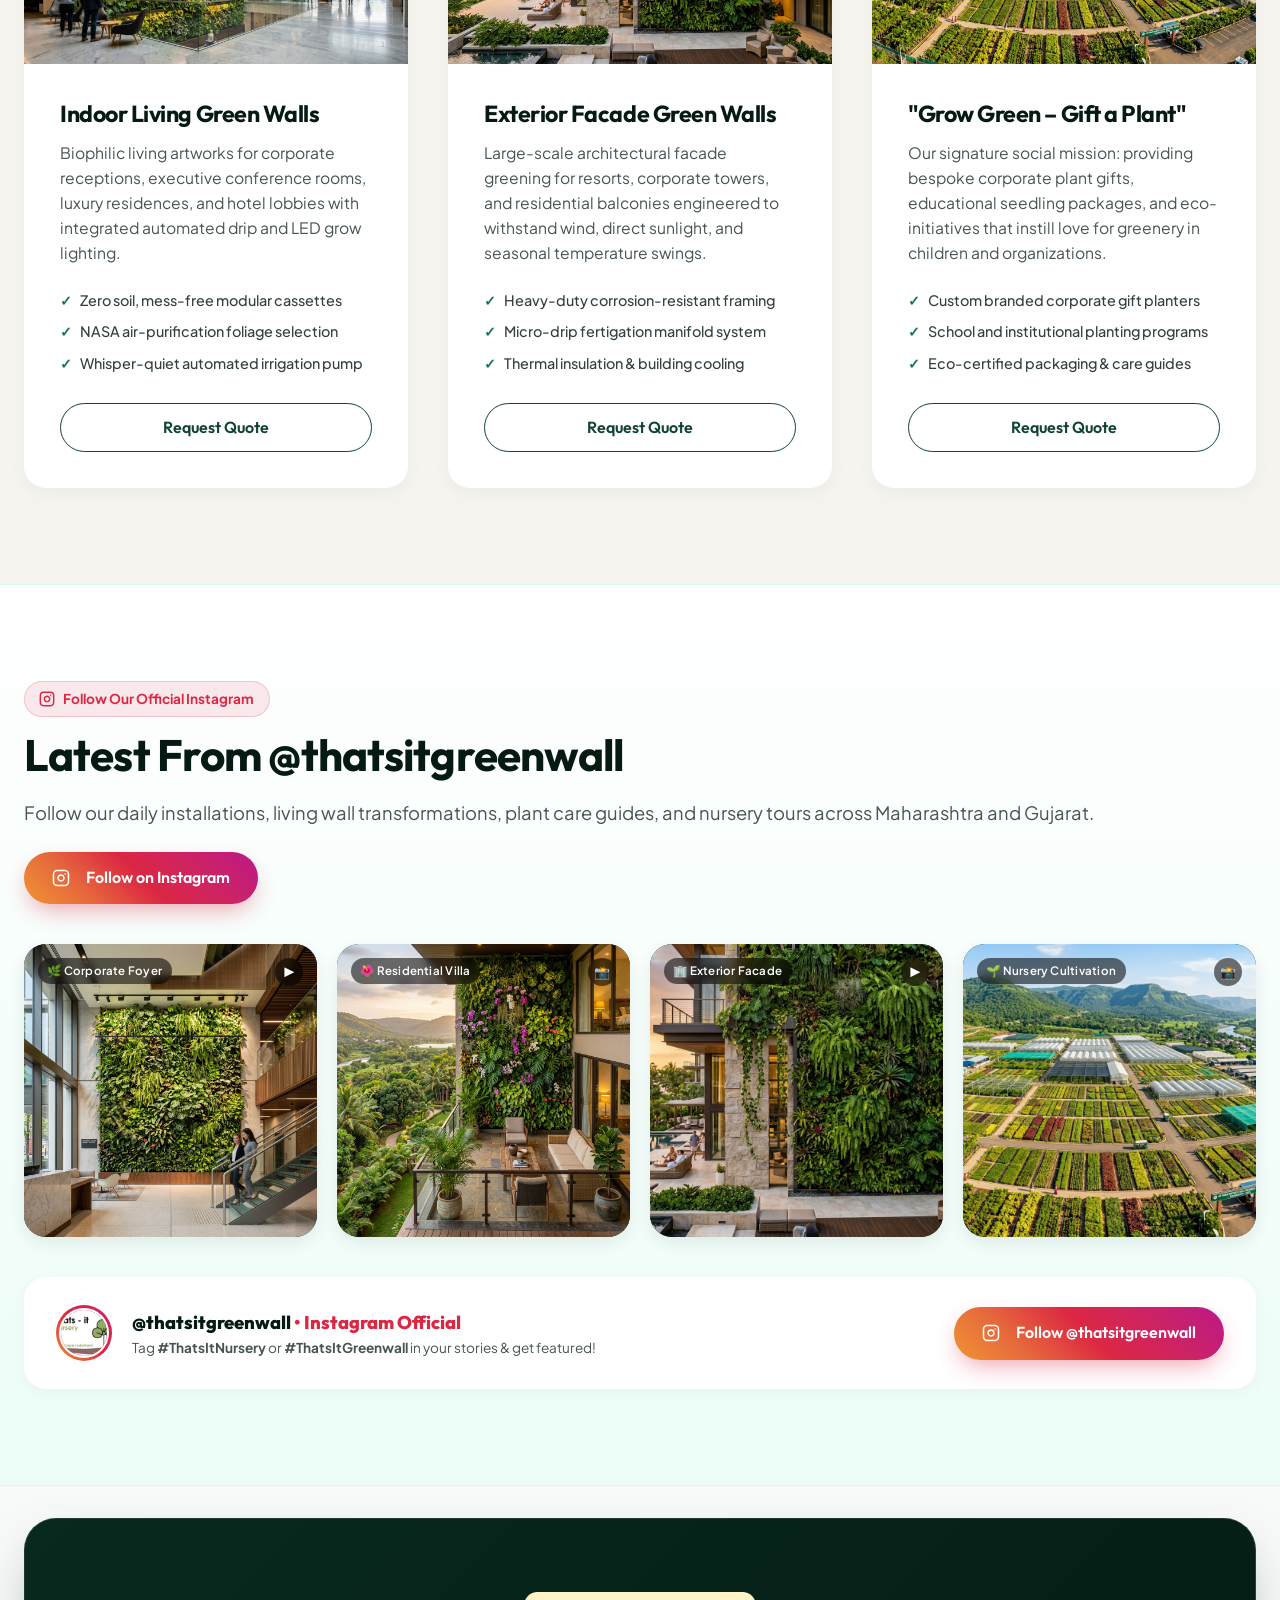
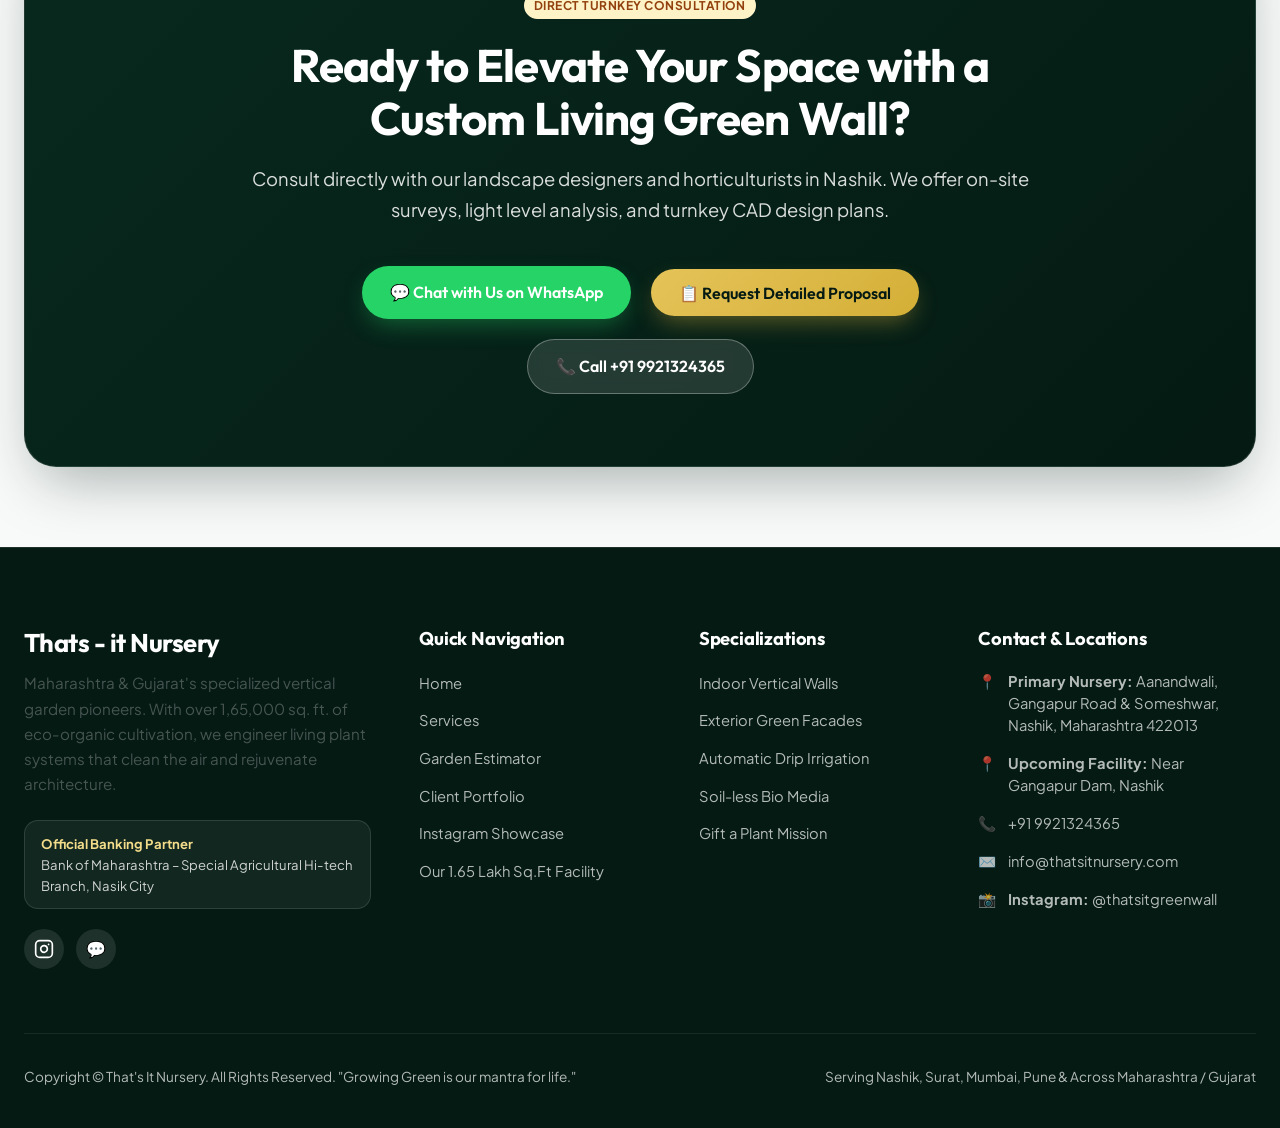
==== commit b72429b3: "feat: update hero background to greenhouse flower cultivation image" ====
--- a/index.html
+++ b/index.html
@@ -16,13 +16,13 @@
   <meta property="og:url" content="https://www.thatsitnursery.com/">
   <meta property="og:title" content="That's It Nursery | Living Green Walls & Landscape Architecture">
   <meta property="og:description" content="Pioneering automated vertical gardens and 1,65,000+ sq. ft. botanical horticulture across Maharashtra & Gujarat.">
-  <meta property="og:image" content="assets/images/hero_vertical_garden.jpg">
+  <meta property="og:image" content="assets/images/hero_greenhouse_flowers.jpg">
 
   <!-- Twitter -->
   <meta name="twitter:card" content="summary_large_image">
   <meta name="twitter:title" content="That's It Nursery | Living Green Walls & Landscape Architecture">
   <meta name="twitter:description" content="Pioneering automated vertical gardens and 1,65,000+ sq. ft. botanical horticulture across Maharashtra & Gujarat.">
-  <meta name="twitter:image" content="assets/images/hero_vertical_garden.jpg">
+  <meta name="twitter:image" content="assets/images/hero_greenhouse_flowers.jpg">
 
   <!-- Favicon -->
   <link rel="icon" type="image/png" href="assets/images/logo.png">
@@ -38,7 +38,7 @@
     "@context": "https://schema.org",
     "@type": "HomeAndConstructionBusiness",
     "name": "That's It Nursery",
-    "image": "https://www.thatsitnursery.com/assets/images/hero_vertical_garden.jpg",
+    "image": "https://www.thatsitnursery.com/assets/images/hero_greenhouse_flowers.jpg",
     "logo": "https://www.thatsitnursery.com/assets/images/logo.png",
     "@id": "https://www.thatsitnursery.com/#business",
     "url": "https://www.thatsitnursery.com",
@@ -134,7 +134,7 @@
   <main>
     <!-- Hero Section -->
     <section class="hero-section" id="hero">
-      <img src="assets/images/hero_vertical_garden.jpg" alt="Architectural Indoor Vertical Green Wall by That's It Nursery" class="hero-backdrop" fetchpriority="high">
+      <img src="assets/images/hero_greenhouse_flowers.jpg" alt="That's It Nursery Green Wall Cultivation & Greenhouse" class="hero-backdrop" fetchpriority="high">
       <div class="hero-overlay"></div>
       
       <div class="container">
--- a/styles/components.css
+++ b/styles/components.css
@@ -218,8 +218,9 @@
   width: 100%;
   height: 100%;
   object-fit: cover;
-  opacity: 0.38;
-  filter: saturate(1.15) contrast(1.1);
+  object-position: center 40%;
+  opacity: 0.52;
+  filter: saturate(1.22) contrast(1.08);
   transform: scale(1.02);
 }
 
@@ -230,10 +231,11 @@
   width: 100%;
   height: 100%;
   background: linear-gradient(
-    135deg,
-    rgba(4, 26, 19, 0.95) 0%,
-    rgba(8, 41, 30, 0.8) 50%,
-    rgba(4, 26, 19, 0.92) 100%
+    105deg,
+    rgba(4, 26, 19, 0.94) 0%,
+    rgba(5, 32, 23, 0.82) 45%,
+    rgba(4, 26, 19, 0.5) 80%,
+    rgba(4, 26, 19, 0.65) 100%
   );
 }
 
